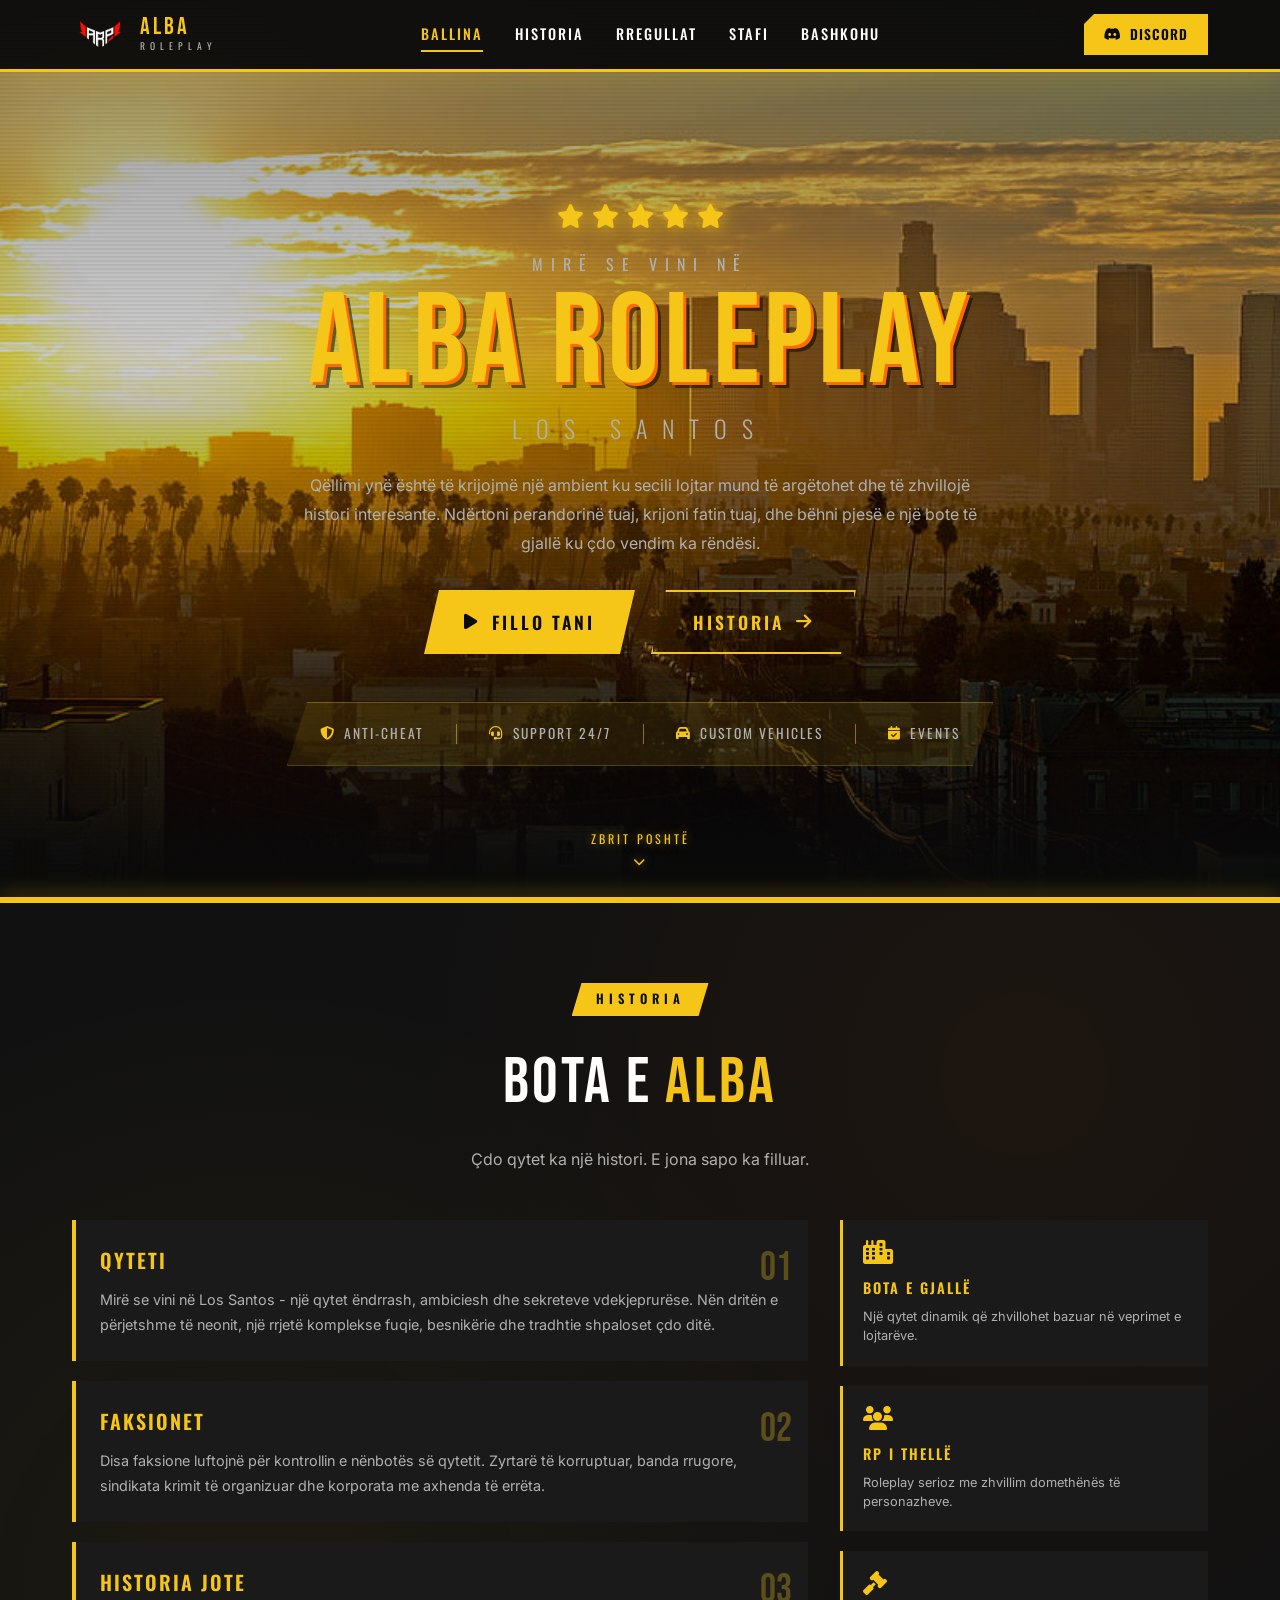
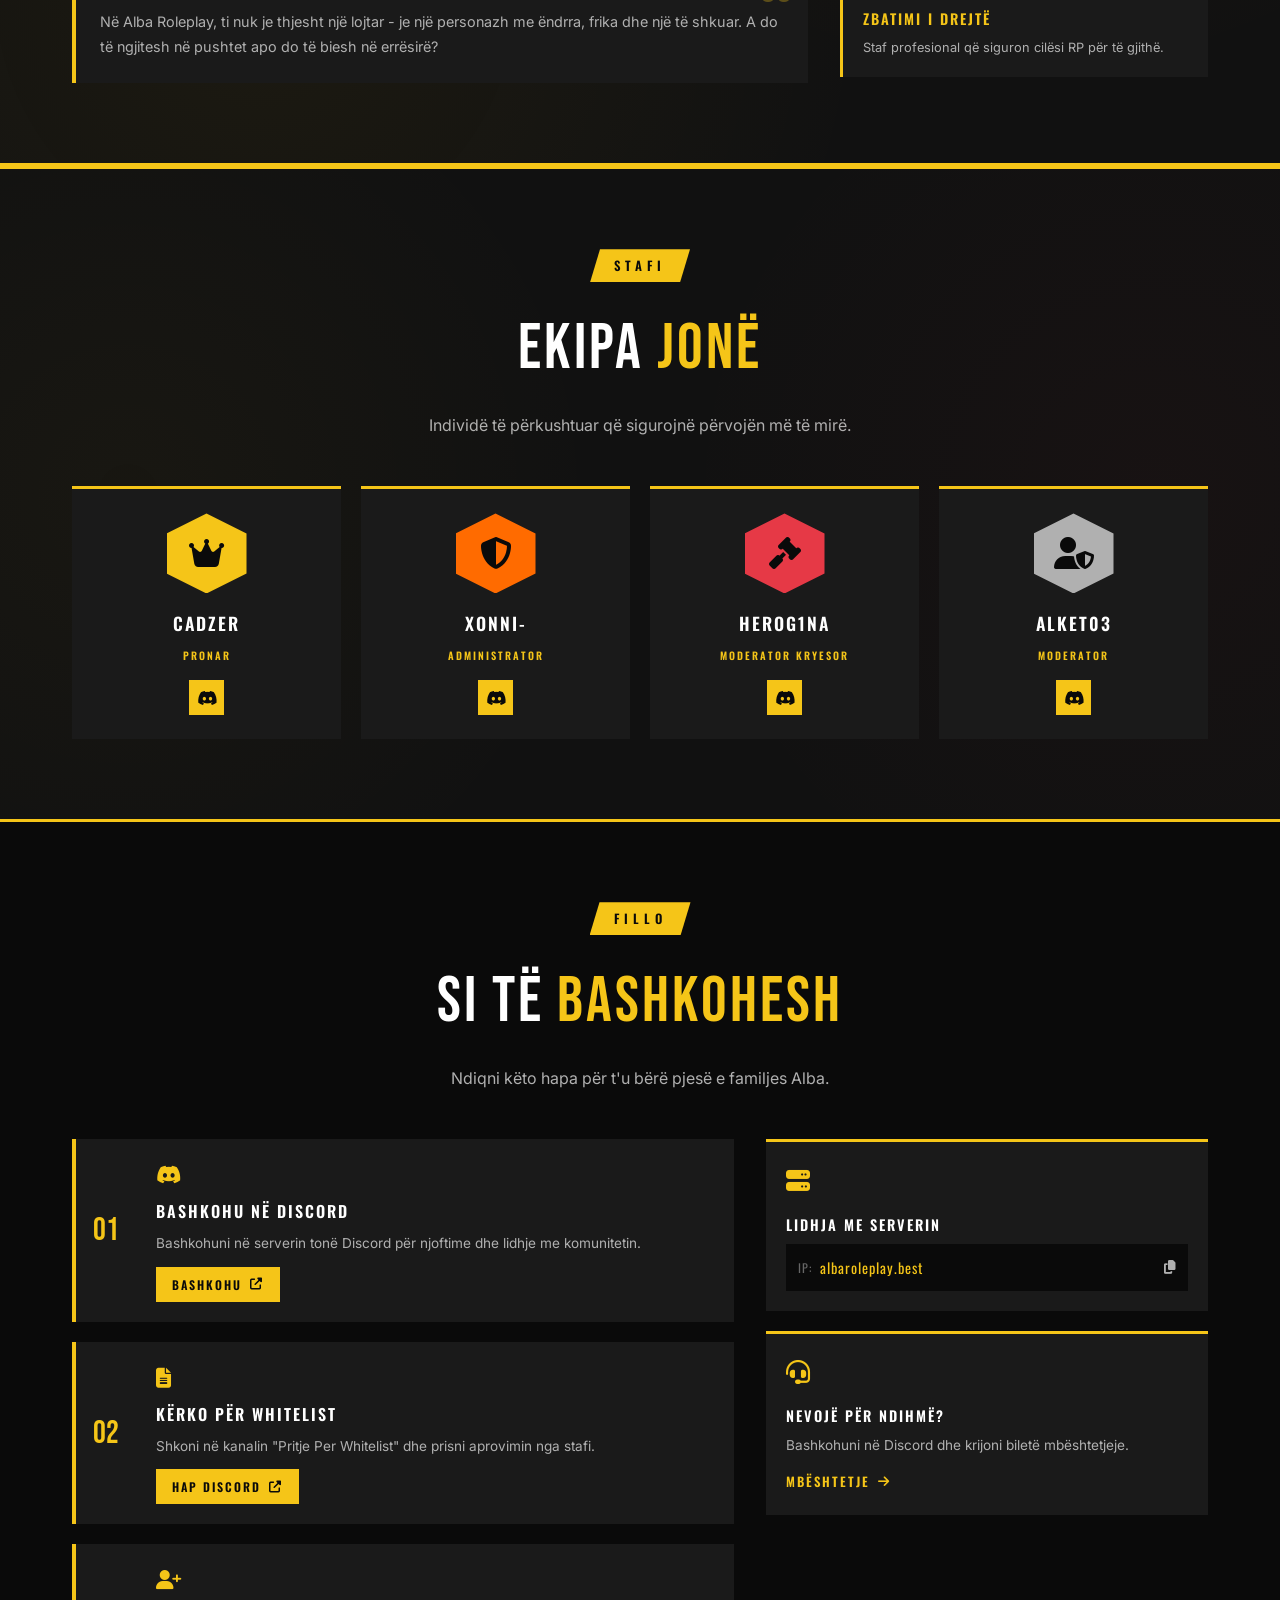
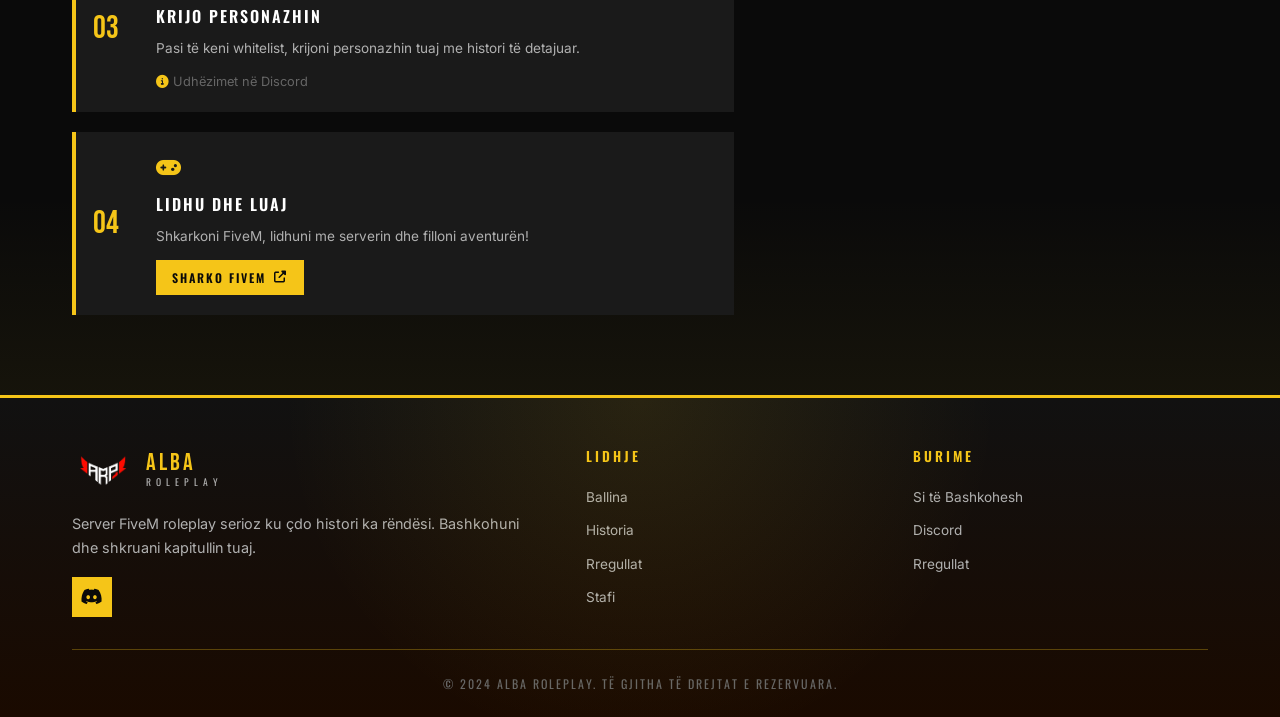
==== index.html @ d1e92f59 "website 1.0" ====
<!DOCTYPE html>
<html lang="sq">
<head>
    <meta charset="UTF-8">
    <meta name="viewport" content="width=device-width, initial-scale=1.0">
    <title>Alba Roleplay | FiveM Server</title>
    <link rel="stylesheet" href="styles.css">
    <link rel="icon" href="images/logo.png" type="image/png">
    <link href="https://fonts.googleapis.com/css2?family=Oswald:wght@400;500;600;700&family=Bebas+Neue&family=Inter:wght@300;400;500;600&display=swap" rel="stylesheet">
    <link rel="stylesheet" href="https://cdnjs.cloudflare.com/ajax/libs/font-awesome/6.4.0/css/all.min.css">
</head>
<body>
    <!-- Navigation -->
    <nav class="navbar" id="navbar">
        <div class="nav-container">
            <a href="#home" class="nav-logo">
                <img src="images/logo.png" alt="Alba Roleplay Logo" class="logo-img">
                <div class="logo-text">
                    <span class="logo-main">ALBA</span>
                    <span class="logo-sub">ROLEPLAY</span>
                </div>
            </a>
            <ul class="nav-menu" id="nav-menu">
                <li><a href="#home" class="nav-link active">Ballina</a></li>
                <li><a href="#lore" class="nav-link">Historia</a></li>
                <li><a href="rules.html" class="nav-link">Rregullat</a></li>
                <li><a href="#staff" class="nav-link">Stafi</a></li>
                <li><a href="#join" class="nav-link">Bashkohu</a></li>
            </ul>
            <div class="nav-actions">
                <a href="https://discord.gg/J8QrHfTSxB" class="btn-discord" target="_blank">
                    <i class="fab fa-discord"></i>
                    <span>Discord</span>
                </a>
            </div>
            <button class="nav-toggle" id="nav-toggle">
                <span></span>
                <span></span>
                <span></span>
            </button>
        </div>
    </nav>

    <!-- Hero Section -->
    <section class="hero" id="home">
        <div class="hero-bg">
            <div class="city-silhouette"></div>
            <div class="gta-overlay"></div>
        </div>
        <div class="hero-content">
            <div class="wanted-stars">
                <i class="fas fa-star"></i>
                <i class="fas fa-star"></i>
                <i class="fas fa-star"></i>
                <i class="fas fa-star"></i>
                <i class="fas fa-star"></i>
            </div>
            <h1 class="hero-title">
                <span class="title-pre">MIRË SE VINI NË</span>
                <span class="title-main">ALBA ROLEPLAY</span>
                <span class="title-sub">LOS SANTOS</span>
            </h1>
            <p class="hero-description">
                Qëllimi ynë është të krijojmë një ambient ku secili lojtar mund të argëtohet dhe të zhvillojë histori interesante. 
                Ndërtoni perandorinë tuaj, krijoni fatin tuaj, dhe bëhni pjesë e një bote të gjallë ku çdo vendim ka rëndësi.
            </p>
            <div class="hero-cta">
                <a href="#join" class="btn-primary">
                    <i class="fas fa-play"></i>
                    <span>FILLO TANI</span>
                </a>
                <a href="#lore" class="btn-secondary">
                    <span>HISTORIA</span>
                    <i class="fas fa-arrow-right"></i>
                </a>
            </div>
            <div class="hero-banner">
                <div class="banner-content">
                    <div class="banner-item">
                        <i class="fas fa-shield-alt"></i>
                        <span>Anti-Cheat</span>
                    </div>
                    <div class="banner-divider"></div>
                    <div class="banner-item">
                        <i class="fas fa-headset"></i>
                        <span>Support 24/7</span>
                    </div>
                    <div class="banner-divider"></div>
                    <div class="banner-item">
                        <i class="fas fa-car"></i>
                        <span>Custom Vehicles</span>
                    </div>
                    <div class="banner-divider"></div>
                    <div class="banner-item">
                        <i class="fas fa-calendar-check"></i>
                        <span>Events</span>
                    </div>
                </div>
            </div>
        </div>
        <div class="hero-scroll">
            <a href="#lore">
                <span>ZBRIT POSHTË</span>
                <i class="fas fa-chevron-down"></i>
            </a>
        </div>
    </section>

    <!-- Lore Section -->
    <section class="lore" id="lore">
        <div class="section-container">
            <div class="section-header">
                <span class="section-tag">HISTORIA</span>
                <h2 class="section-title">BOTA E <span class="highlight">ALBA</span></h2>
                <p class="section-subtitle">Çdo qytet ka një histori. E jona sapo ka filluar.</p>
            </div>
            
            <div class="lore-content">
                <div class="lore-main">
                    <div class="lore-card featured">
                        <div class="card-content">
                            <span class="card-number">01</span>
                            <h3>QYTETI</h3>
                            <p>
                                Mirë se vini në Los Santos - një qytet ëndrrash, ambiciesh dhe sekreteve vdekjeprurëse. 
                                Nën dritën e përjetshme të neonit, një rrjetë komplekse fuqie, besnikërie dhe 
                                tradhtie shpaloset çdo ditë.
                            </p>
                        </div>
                    </div>
                    
                    <div class="lore-card">
                        <div class="card-content">
                            <span class="card-number">02</span>
                            <h3>FAKSIONET</h3>
                            <p>
                                Disa faksione luftojnë për kontrollin e nënbotës së qytetit. Zyrtarë të korruptuar, 
                                banda rrugore, sindikata krimit të organizuar dhe korporata me axhenda të errëta.
                            </p>
                        </div>
                    </div>
                    
                    <div class="lore-card">
                        <div class="card-content">
                            <span class="card-number">03</span>
                            <h3>HISTORIA JOTE</h3>
                            <p>
                                Në Alba Roleplay, ti nuk je thjesht një lojtar - je një personazh me ëndrra, 
                                frika dhe një të shkuar. A do të ngjitesh në pushtet apo do të biesh në errësirë?
                            </p>
                        </div>
                    </div>
                </div>
                
                <div class="lore-sidebar">
                    <div class="lore-feature">
                        <i class="fas fa-city"></i>
                        <h4>BOTA E GJALLË</h4>
                        <p>Një qytet dinamik që zhvillohet bazuar në veprimet e lojtarëve.</p>
                    </div>
                    <div class="lore-feature">
                        <i class="fas fa-users"></i>
                        <h4>RP I THELLË</h4>
                        <p>Roleplay serioz me zhvillim domethënës të personazheve.</p>
                    </div>
                    <div class="lore-feature">
                        <i class="fas fa-gavel"></i>
                        <h4>ZBATIMI I DREJTË</h4>
                        <p>Staf profesional që siguron cilësi RP për të gjithë.</p>
                    </div>
                </div>
            </div>
        </div>
    </section>

    <!-- Staff Section -->
    <section class="staff" id="staff">
        <div class="section-container">
            <div class="section-header">
                <span class="section-tag">STAFI</span>
                <h2 class="section-title">EKIPA <span class="highlight">JONË</span></h2>
                <p class="section-subtitle">Individë të përkushtuar që sigurojnë përvojën më të mirë.</p>
            </div>
            
            <div class="staff-grid">
                <div class="staff-card">
                    <div class="staff-avatar">
                        <div class="avatar-placeholder owner">
                            <i class="fas fa-crown"></i>
                        </div>
                    </div>
                    <div class="staff-info">
                        <h4 class="staff-name">CADZER</h4>
                        <span class="staff-role">PRONAR</span>
                        <div class="staff-social">
                            <a href="https://discord.gg/J8QrHfTSxB" class="social-link" target="_blank"><i class="fab fa-discord"></i></a>
                        </div>
                    </div>
                </div>
                
                <div class="staff-card">
                    <div class="staff-avatar">
                        <div class="avatar-placeholder admin">
                            <i class="fas fa-shield-alt"></i>
                        </div>
                    </div>
                    <div class="staff-info">
                        <h4 class="staff-name">XONNI-</h4>
                        <span class="staff-role">ADMINISTRATOR</span>
                        <div class="staff-social">
                            <a href="https://discord.gg/J8QrHfTSxB" class="social-link" target="_blank"><i class="fab fa-discord"></i></a>
                        </div>
                    </div>
                </div>
                
                <div class="staff-card">
                    <div class="staff-avatar">
                        <div class="avatar-placeholder leadmod">
                            <i class="fas fa-gavel"></i>
                        </div>
                    </div>
                    <div class="staff-info">
                        <h4 class="staff-name">HEROG1NA</h4>
                        <span class="staff-role">MODERATOR KRYESOR</span>
                        <div class="staff-social">
                            <a href="https://discord.gg/J8QrHfTSxB" class="social-link" target="_blank"><i class="fab fa-discord"></i></a>
                        </div>
                    </div>
                </div>
                
                <div class="staff-card">
                    <div class="staff-avatar">
                        <div class="avatar-placeholder mod">
                            <i class="fas fa-user-shield"></i>
                        </div>
                    </div>
                    <div class="staff-info">
                        <h4 class="staff-name">ALKET03</h4>
                        <span class="staff-role">MODERATOR</span>
                        <div class="staff-social">
                            <a href="https://discord.gg/J8QrHfTSxB" class="social-link" target="_blank"><i class="fab fa-discord"></i></a>
                        </div>
                    </div>
                </div>
            </div>
        </div>
    </section>

    <!-- Join Section -->
    <section class="join" id="join">
        <div class="section-container">
            <div class="section-header">
                <span class="section-tag">FILLO</span>
                <h2 class="section-title">SI TË <span class="highlight">BASHKOHESH</span></h2>
                <p class="section-subtitle">Ndiqni këto hapa për t'u bërë pjesë e familjes Alba.</p>
            </div>
            
            <div class="join-content">
                <div class="steps-container">
                    <div class="step">
                        <div class="step-number">01</div>
                        <div class="step-content">
                            <div class="step-icon">
                                <i class="fab fa-discord"></i>
                            </div>
                            <h3>BASHKOHU NË DISCORD</h3>
                            <p>Bashkohuni në serverin tonë Discord për njoftime dhe lidhje me komunitetin.</p>
                            <a href="https://discord.gg/J8QrHfTSxB" class="step-btn" target="_blank">
                                BASHKOHU <i class="fas fa-external-link-alt"></i>
                            </a>
                        </div>
                    </div>
                    
                    <div class="step">
                        <div class="step-number">02</div>
                        <div class="step-content">
                            <div class="step-icon">
                                <i class="fas fa-file-alt"></i>
                            </div>
                            <h3>KËRKO PËR WHITELIST</h3>
                            <p>Shkoni në kanalin "Pritje Per Whitelist" dhe prisni aprovimin nga stafi.</p>
                            <a href="https://discord.gg/J8QrHfTSxB" class="step-btn" target="_blank">
                                HAP DISCORD <i class="fas fa-external-link-alt"></i>
                            </a>
                        </div>
                    </div>
                    
                    <div class="step">
                        <div class="step-number">03</div>
                        <div class="step-content">
                            <div class="step-icon">
                                <i class="fas fa-user-plus"></i>
                            </div>
                            <h3>KRIJO PERSONAZHIN</h3>
                            <p>Pasi të keni whitelist, krijoni personazhin tuaj me histori të detajuar.</p>
                            <div class="step-info">
                                <span><i class="fas fa-info-circle"></i> Udhëzimet në Discord</span>
                            </div>
                        </div>
                    </div>
                    
                    <div class="step">
                        <div class="step-number">04</div>
                        <div class="step-content">
                            <div class="step-icon">
                                <i class="fas fa-gamepad"></i>
                            </div>
                            <h3>LIDHU DHE LUAJ</h3>
                            <p>Shkarkoni FiveM, lidhuni me serverin dhe filloni aventurën!</p>
                            <a href="https://fivem.net" class="step-btn" target="_blank">
                                SHARKO FIVEM <i class="fas fa-external-link-alt"></i>
                            </a>
                        </div>
                    </div>
                </div>
                
                <div class="join-info">
                    <div class="info-card">
                        <div class="info-icon">
                            <i class="fas fa-server"></i>
                        </div>
                        <h4>LIDHJA ME SERVERIN</h4>
                        <div class="server-ip">
                            <span class="ip-label">IP:</span>
                            <span class="ip-address">albaroleplay.best</span>
                            <button class="copy-btn" onclick="copyIP()">
                                <i class="fas fa-copy"></i>
                            </button>
                        </div>
                    </div>
                    
                    <div class="info-card">
                        <div class="info-icon">
                            <i class="fas fa-headset"></i>
                        </div>
                        <h4>NEVOJË PËR NDIHMË?</h4>
                        <p>Bashkohuni në Discord dhe krijoni biletë mbështetjeje.</p>
                        <a href="https://discord.gg/J8QrHfTSxB" class="info-btn" target="_blank">
                            MBËSHTETJE <i class="fas fa-arrow-right"></i>
                        </a>
                    </div>
                </div>
            </div>
        </div>
    </section>

    <!-- Footer -->
    <footer class="footer">
        <div class="footer-container">
            <div class="footer-main">
                <div class="footer-brand">
                    <a href="#home" class="footer-logo">
                        <img src="images/logo.png" alt="Alba Roleplay Logo" class="footer-logo-img">
                        <div class="footer-logo-text">
                            <span class="logo-main">ALBA</span>
                            <span class="logo-sub">ROLEPLAY</span>
                        </div>
                    </a>
                    <p>Server FiveM roleplay serioz ku çdo histori ka rëndësi. Bashkohuni dhe shkruani kapitullin tuaj.</p>
                    <div class="footer-social">
                        <a href="https://discord.gg/J8QrHfTSxB" class="social-btn discord" target="_blank">
                            <i class="fab fa-discord"></i>
                        </a>
                    </div>
                </div>
                
                <div class="footer-links">
                    <div class="link-group">
                        <h4>LIDHJE</h4>
                        <ul>
                            <li><a href="#home">Ballina</a></li>
                            <li><a href="#lore">Historia</a></li>
                            <li><a href="rules.html">Rregullat</a></li>
                            <li><a href="#staff">Stafi</a></li>
                        </ul>
                    </div>
                    <div class="link-group">
                        <h4>BURIME</h4>
                        <ul>
                            <li><a href="#join">Si të Bashkohesh</a></li>
                            <li><a href="https://discord.gg/J8QrHfTSxB" target="_blank">Discord</a></li>
                            <li><a href="rules.html">Rregullat</a></li>
                        </ul>
                    </div>
                </div>
            </div>
            
            <div class="footer-bottom">
                <div class="copyright">
                    <p>&copy; 2024 ALBA ROLEPLAY. TË GJITHA TË DREJTAT E REZERVUARA.</p>
                </div>
            </div>
        </div>
    </footer>

    <script src="script.js"></script>
</body>
</html>
---- styles.css ----
/* ===== CSS Variables - GTA Style ===== */
:root {
    /* Primary Colors */
    --bg-dark: #0a0a0a;
    --bg-secondary: #111111;
    --bg-card: #1a1a1a;
    --bg-card-hover: #222222;
    
    /* GTA Colors */
    --gta-yellow: #f5c518;
    --gta-orange: #ff6b00;
    --gta-red: #e63946;
    --gta-blue: #1d3557;
    --gta-green: #2d6a4f;
    --gta-purple: #7b2d8b;
    
    /* Text Colors */
    --text-primary: #ffffff;
    --text-secondary: #b0b0b0;
    --text-muted: #666666;
    
    /* Gradients */
    --gradient-gta: linear-gradient(135deg, var(--gta-yellow), var(--gta-orange));
    --gradient-fire: linear-gradient(135deg, var(--gta-orange), var(--gta-red));
    --gradient-sunset: linear-gradient(180deg, var(--gta-purple), var(--gta-orange), var(--gta-yellow));
    
    /* Transitions */
    --transition-fast: 0.2s ease;
    --transition-normal: 0.3s ease;
    
    /* Typography */
    --font-display: 'Bebas Neue', 'Oswald', sans-serif;
    --font-heading: 'Oswald', sans-serif;
    --font-body: 'Inter', sans-serif;
    
    /* Spacing */
    --section-padding: 80px 0;
    --container-width: 1200px;
}

/* ===== Reset & Base ===== */
*, *::before, *::after {
    margin: 0;
    padding: 0;
    box-sizing: border-box;
}

html {
    scroll-behavior: smooth;
    scroll-padding-top: 70px;
}

body {
    font-family: var(--font-body);
    background-color: var(--bg-dark);
    color: var(--text-primary);
    line-height: 1.6;
    overflow-x: hidden;
}

/* ===== Scrollbar ===== */
::-webkit-scrollbar {
    width: 8px;
}

::-webkit-scrollbar-track {
    background: var(--bg-dark);
}

::-webkit-scrollbar-thumb {
    background: var(--gta-yellow);
    border-radius: 4px;
}

/* ===== Navigation ===== */
.navbar {
    position: fixed;
    top: 0;
    left: 0;
    width: 100%;
    padding: 0.75rem 0;
    z-index: 1000;
    background: rgba(10, 10, 10, 0.95);
    border-bottom: 3px solid var(--gta-yellow);
    box-shadow: 0 5px 30px rgba(245, 197, 24, 0.2);
}

.nav-container {
    max-width: var(--container-width);
    margin: 0 auto;
    padding: 0 2rem;
    display: flex;
    align-items: center;
    justify-content: space-between;
}

.nav-logo {
    display: flex;
    align-items: center;
    gap: 0.75rem;
    text-decoration: none;
}

.logo-img {
    height: 45px;
    width: auto;
}

.logo-text {
    display: flex;
    flex-direction: column;
}

.logo-main {
    font-family: var(--font-display);
    font-size: 1.5rem;
    color: var(--gta-yellow);
    line-height: 1;
    letter-spacing: 3px;
}

.logo-sub {
    font-family: var(--font-heading);
    font-size: 0.6rem;
    color: var(--text-secondary);
    letter-spacing: 5px;
}

.nav-menu {
    display: flex;
    list-style: none;
    gap: 2rem;
}

.nav-link {
    color: var(--text-primary);
    text-decoration: none;
    font-family: var(--font-heading);
    font-size: 0.9rem;
    font-weight: 500;
    letter-spacing: 2px;
    text-transform: uppercase;
    position: relative;
    padding: 0.5rem 0;
    transition: var(--transition-fast);
}

.nav-link::after {
    content: '';
    position: absolute;
    bottom: 0;
    left: 0;
    width: 0;
    height: 2px;
    background: var(--gta-yellow);
    transition: var(--transition-normal);
}

.nav-link:hover,
.nav-link.active {
    color: var(--gta-yellow);
}

.nav-link:hover::after,
.nav-link.active::after {
    width: 100%;
}

.btn-discord {
    display: flex;
    align-items: center;
    gap: 0.5rem;
    padding: 0.6rem 1.25rem;
    background: var(--gta-yellow);
    color: var(--bg-dark);
    text-decoration: none;
    font-family: var(--font-heading);
    font-size: 0.85rem;
    font-weight: 600;
    letter-spacing: 1px;
    text-transform: uppercase;
    clip-path: polygon(10px 0, 100% 0, 100% 100%, 0 100%, 0 10px);
    transition: var(--transition-fast);
}

.btn-discord:hover {
    background: var(--gta-orange);
    transform: scale(1.05);
}

.nav-toggle {
    display: none;
    flex-direction: column;
    gap: 5px;
    background: none;
    border: none;
    cursor: pointer;
    padding: 5px;
}

.nav-toggle span {
    width: 25px;
    height: 2px;
    background: var(--gta-yellow);
    transition: var(--transition-fast);
}

/* ===== Hero Section ===== */
.hero {
    min-height: 100vh;
    display: flex;
    align-items: center;
    justify-content: center;
    position: relative;
    padding-top: 70px;
    overflow: hidden;
}

.hero-bg {
    position: absolute;
    top: 0;
    left: 0;
    width: 100%;
    height: 100%;
    overflow: hidden;
}

/* GTA Background Image */
.hero-bg::before {
    content: '';
    position: absolute;
    top: 0;
    left: 0;
    width: 100%;
    height: 100%;
    background: url('images/gta-bg.jpg') center/cover no-repeat;
    z-index: 0;
}

/* Dark Overlay */
.hero-bg::after {
    content: '';
    position: absolute;
    top: 0;
    left: 0;
    width: 100%;
    height: 100%;
    background: 
        linear-gradient(180deg, 
            rgba(0, 0, 0, 0.4) 0%, 
            rgba(0, 0, 0, 0.2) 40%,
            rgba(0, 0, 0, 0.4) 70%,
            rgba(10, 10, 10, 0.9) 100%
        );
    z-index: 1;
}

.city-silhouette {
    position: absolute;
    bottom: 0;
    left: 0;
    width: 100%;
    height: 100px;
    background: linear-gradient(180deg, transparent 0%, rgba(10, 10, 10, 1) 100%);
    z-index: 4;
}

/* Road Line */
.city-silhouette::after {
    content: '';
    position: absolute;
    bottom: 0;
    left: 0;
    width: 100%;
    height: 3px;
    background: var(--gta-yellow);
    box-shadow: 0 0 20px var(--gta-yellow);
}

/* GTA Style Overlay */
.hero-bg .gta-overlay {
    position: absolute;
    top: 0;
    left: 0;
    width: 100%;
    height: 100%;
    background: repeating-linear-gradient(
        0deg,
        transparent,
        transparent 2px,
        rgba(0, 0, 0, 0.05) 2px,
        rgba(0, 0, 0, 0.05) 4px
    );
    pointer-events: none;
    z-index: 3;
}

.hero-content {
    position: relative;
    z-index: 5;
    text-align: center;
    padding: 2rem;
    max-width: 1000px;
}

.wanted-stars {
    display: flex;
    justify-content: center;
    gap: 0.5rem;
    margin-bottom: 1.5rem;
}

.wanted-stars i {
    font-size: 1.5rem;
    color: var(--gta-yellow);
    text-shadow: 0 0 20px var(--gta-yellow);
    animation: starPulse 2s infinite ease-in-out;
}

.wanted-stars i:nth-child(2) { animation-delay: 0.2s; }
.wanted-stars i:nth-child(3) { animation-delay: 0.4s; }
.wanted-stars i:nth-child(4) { animation-delay: 0.6s; }
.wanted-stars i:nth-child(5) { animation-delay: 0.8s; }

@keyframes starPulse {
    0%, 100% { opacity: 0.5; transform: scale(0.9); }
    50% { opacity: 1; transform: scale(1.1); }
}

.hero-title {
    margin-bottom: 1.5rem;
}

.title-pre {
    display: block;
    font-family: var(--font-heading);
    font-size: 1rem;
    font-weight: 400;
    letter-spacing: 8px;
    color: var(--text-secondary);
    margin-bottom: 0.5rem;
}

.title-main {
    display: block;
    font-family: var(--font-display);
    font-size: clamp(4rem, 12vw, 8rem);
    font-weight: 400;
    color: var(--gta-yellow);
    line-height: 0.9;
    letter-spacing: 5px;
    text-shadow: 
        3px 3px 0 var(--gta-orange),
        6px 6px 0 rgba(0, 0, 0, 0.5);
}

.title-sub {
    display: block;
    font-family: var(--font-heading);
    font-size: 1.5rem;
    font-weight: 300;
    color: var(--text-secondary);
    letter-spacing: 15px;
    margin-top: 0.5rem;
}

.hero-description {
    font-size: 1rem;
    color: var(--text-secondary);
    max-width: 700px;
    margin: 0 auto 2rem;
    line-height: 1.8;
}

.hero-cta {
    display: flex;
    gap: 1rem;
    justify-content: center;
    flex-wrap: wrap;
    margin-bottom: 3rem;
}

.btn-primary {
    display: inline-flex;
    align-items: center;
    gap: 0.75rem;
    padding: 1rem 2.5rem;
    background: var(--gta-yellow);
    color: var(--bg-dark);
    text-decoration: none;
    font-family: var(--font-heading);
    font-size: 1.1rem;
    font-weight: 600;
    letter-spacing: 3px;
    text-transform: uppercase;
    clip-path: polygon(15px 0, 100% 0, calc(100% - 15px) 100%, 0 100%);
    transition: var(--transition-fast);
}

.btn-primary:hover {
    background: var(--gta-orange);
    transform: scale(1.05);
}

.btn-secondary {
    display: inline-flex;
    align-items: center;
    gap: 0.75rem;
    padding: 1rem 2.5rem;
    background: transparent;
    color: var(--gta-yellow);
    text-decoration: none;
    font-family: var(--font-heading);
    font-size: 1.1rem;
    font-weight: 600;
    letter-spacing: 3px;
    text-transform: uppercase;
    border: 2px solid var(--gta-yellow);
    clip-path: polygon(15px 0, 100% 0, calc(100% - 15px) 100%, 0 100%);
    transition: var(--transition-fast);
}

.btn-secondary:hover {
    background: var(--gta-yellow);
    color: var(--bg-dark);
}

/* Hero Banner */
.hero-banner {
    padding: 1.25rem 2rem;
    background: rgba(245, 197, 24, 0.1);
    border: 1px solid rgba(245, 197, 24, 0.3);
    clip-path: polygon(20px 0, 100% 0, calc(100% - 20px) 100%, 0 100%);
}

.banner-content {
    display: flex;
    justify-content: center;
    align-items: center;
    gap: 2rem;
    flex-wrap: wrap;
}

.banner-item {
    display: flex;
    align-items: center;
    gap: 0.5rem;
    color: var(--text-secondary);
    font-family: var(--font-heading);
    font-size: 0.85rem;
    letter-spacing: 2px;
    text-transform: uppercase;
    transition: var(--transition-fast);
}

.banner-item:hover {
    color: var(--gta-yellow);
}

.banner-item i {
    color: var(--gta-yellow);
}

.banner-divider {
    width: 1px;
    height: 20px;
    background: var(--gta-yellow);
    opacity: 0.5;
}

.hero-scroll {
    position: absolute;
    bottom: 2rem;
    left: 50%;
    transform: translateX(-50%);
    z-index: 10;
}

.hero-scroll a {
    display: flex;
    flex-direction: column;
    align-items: center;
    gap: 0.5rem;
    color: var(--gta-yellow);
    text-decoration: none;
    font-family: var(--font-heading);
    font-size: 0.75rem;
    letter-spacing: 3px;
    animation: bounce 2s infinite;
    text-shadow: 0 0 10px rgba(245, 197, 24, 0.5);
}

@keyframes bounce {
    0%, 100% { transform: translateY(0); }
    50% { transform: translateY(10px); }
}

/* ===== Section Styles ===== */
.section-container {
    max-width: var(--container-width);
    margin: 0 auto;
    padding: 0 2rem;
}

.section-header {
    text-align: center;
    margin-bottom: 3rem;
}

.section-tag {
    display: inline-block;
    font-family: var(--font-heading);
    font-size: 0.8rem;
    font-weight: 600;
    letter-spacing: 5px;
    color: var(--bg-dark);
    background: var(--gta-yellow);
    padding: 0.4rem 1.5rem;
    margin-bottom: 1rem;
    clip-path: polygon(10px 0, 100% 0, calc(100% - 10px) 100%, 0 100%);
}

.section-title {
    font-family: var(--font-display);
    font-size: clamp(2.5rem, 6vw, 4rem);
    font-weight: 400;
    letter-spacing: 3px;
    margin-bottom: 0.75rem;
}

.highlight {
    color: var(--gta-yellow);
}

.section-subtitle {
    font-size: 1rem;
    color: var(--text-secondary);
    max-width: 600px;
    margin: 0 auto;
}

/* ===== Lore Section ===== */
.lore {
    padding: var(--section-padding);
    background: var(--bg-secondary);
    border-top: 3px solid var(--gta-yellow);
    border-bottom: 3px solid var(--gta-yellow);
    position: relative;
    overflow: hidden;
}

.lore::before {
    content: '';
    position: absolute;
    top: 0;
    left: 0;
    width: 100%;
    height: 100%;
    background: 
        radial-gradient(circle at 20% 80%, rgba(245, 197, 24, 0.05) 0%, transparent 50%),
        radial-gradient(circle at 80% 20%, rgba(255, 107, 0, 0.05) 0%, transparent 50%);
    pointer-events: none;
}

.lore-content {
    display: grid;
    grid-template-columns: 2fr 1fr;
    gap: 2rem;
}

.lore-main {
    display: flex;
    flex-direction: column;
    gap: 1.25rem;
}

.lore-card {
    background: var(--bg-card);
    border-left: 4px solid var(--gta-yellow);
    transition: var(--transition-normal);
}

.lore-card:hover {
    background: var(--bg-card-hover);
    transform: translateX(10px);
}

.card-content {
    padding: 1.5rem;
}

.card-number {
    font-family: var(--font-display);
    font-size: 2.5rem;
    color: var(--gta-yellow);
    opacity: 0.3;
    position: absolute;
    top: 1rem;
    right: 1rem;
}

.card-content h3 {
    font-family: var(--font-heading);
    font-size: 1.25rem;
    font-weight: 600;
    letter-spacing: 2px;
    color: var(--gta-yellow);
    margin-bottom: 0.75rem;
}

.card-content p {
    color: var(--text-secondary);
    font-size: 0.9rem;
    line-height: 1.7;
}

.lore-sidebar {
    display: flex;
    flex-direction: column;
    gap: 1.25rem;
}

.lore-feature {
    background: var(--bg-card);
    padding: 1.25rem;
    border-left: 3px solid var(--gta-yellow);
    transition: var(--transition-normal);
}

.lore-feature:hover {
    background: var(--bg-card-hover);
}

.lore-feature i {
    font-size: 1.5rem;
    color: var(--gta-yellow);
    margin-bottom: 0.75rem;
}

.lore-feature h4 {
    font-family: var(--font-heading);
    font-size: 0.9rem;
    font-weight: 600;
    letter-spacing: 2px;
    color: var(--gta-yellow);
    margin-bottom: 0.5rem;
}

.lore-feature p {
    font-size: 0.8rem;
    color: var(--text-secondary);
    line-height: 1.5;
}

/* ===== Rules Section ===== */
.rules {
    padding: var(--section-padding);
    background: var(--bg-dark);
    position: relative;
    overflow: hidden;
}

.rules::before {
    content: '';
    position: absolute;
    top: 0;
    left: 0;
    width: 100%;
    height: 100%;
    background: 
        repeating-linear-gradient(
            45deg,
            transparent,
            transparent 50px,
            rgba(245, 197, 24, 0.02) 50px,
            rgba(245, 197, 24, 0.02) 100px
        );
    pointer-events: none;
}

.rules-grid {
    display: grid;
    grid-template-columns: repeat(2, 1fr);
    gap: 1.5rem;
}

.rule-category {
    background: var(--bg-card);
    border-top: 3px solid var(--gta-yellow);
    transition: var(--transition-normal);
}

.rule-category:hover {
    background: var(--bg-card-hover);
}

.category-header {
    display: flex;
    align-items: center;
    gap: 1rem;
    padding: 1.25rem;
    border-bottom: 1px solid rgba(245, 197, 24, 0.2);
}

.category-header i {
    font-size: 1.25rem;
    color: var(--gta-yellow);
}

.category-header h3 {
    font-family: var(--font-heading);
    font-size: 1rem;
    font-weight: 600;
    letter-spacing: 2px;
}

.rules-list {
    list-style: none;
    padding: 1rem 1.25rem;
}

.rules-list li {
    display: flex;
    gap: 1rem;
    padding: 0.75rem 0;
    border-bottom: 1px solid rgba(255, 255, 255, 0.05);
}

.rules-list li:last-child {
    border-bottom: none;
}

.rule-number {
    font-family: var(--font-display);
    font-size: 1rem;
    color: var(--gta-yellow);
    min-width: 25px;
}

.rule-content h4 {
    font-family: var(--font-heading);
    font-size: 0.85rem;
    font-weight: 600;
    letter-spacing: 1px;
    margin-bottom: 0.25rem;
}

.rule-content p {
    font-size: 0.8rem;
    color: var(--text-secondary);
    line-height: 1.5;
}

/* ===== Staff Section ===== */
.staff {
    padding: var(--section-padding);
    background: var(--bg-secondary);
    border-top: 3px solid var(--gta-yellow);
    border-bottom: 3px solid var(--gta-yellow);
    position: relative;
    overflow: hidden;
}

.staff::before {
    content: '';
    position: absolute;
    top: 0;
    left: 0;
    width: 100%;
    height: 100%;
    background: 
        radial-gradient(circle at 10% 50%, rgba(245, 197, 24, 0.03) 0%, transparent 40%),
        radial-gradient(circle at 90% 50%, rgba(230, 57, 70, 0.03) 0%, transparent 40%);
    pointer-events: none;
}

.staff-grid {
    display: grid;
    grid-template-columns: repeat(4, 1fr);
    gap: 1.25rem;
}

.staff-card {
    background: var(--bg-card);
    text-align: center;
    padding: 1.5rem;
    border-top: 3px solid var(--gta-yellow);
    transition: var(--transition-normal);
}

.staff-card:hover {
    background: var(--bg-card-hover);
    transform: translateY(-5px);
}

.staff-avatar {
    width: 80px;
    height: 80px;
    margin: 0 auto 1rem;
}

.avatar-placeholder {
    width: 100%;
    height: 100%;
    display: flex;
    align-items: center;
    justify-content: center;
    font-size: 2rem;
    color: var(--bg-dark);
    clip-path: polygon(50% 0%, 100% 25%, 100% 75%, 50% 100%, 0% 75%, 0% 25%);
}

.avatar-placeholder.owner { background: var(--gta-yellow); }
.avatar-placeholder.admin { background: var(--gta-orange); }
.avatar-placeholder.leadmod { background: var(--gta-red); }
.avatar-placeholder.mod { background: var(--text-secondary); }

.staff-name {
    font-family: var(--font-heading);
    font-size: 1.1rem;
    font-weight: 600;
    letter-spacing: 2px;
    margin-bottom: 0.25rem;
}

.staff-role {
    display: inline-block;
    font-family: var(--font-heading);
    font-size: 0.65rem;
    font-weight: 600;
    letter-spacing: 2px;
    color: var(--gta-yellow);
    margin-bottom: 1rem;
}

.staff-social {
    display: flex;
    justify-content: center;
}

.social-link {
    width: 35px;
    height: 35px;
    display: flex;
    align-items: center;
    justify-content: center;
    background: var(--gta-yellow);
    color: var(--bg-dark);
    text-decoration: none;
    transition: var(--transition-fast);
}

.social-link:hover {
    background: var(--gta-orange);
    transform: scale(1.1);
}

/* ===== Join Section ===== */
.join {
    padding: var(--section-padding);
    background: var(--bg-dark);
    position: relative;
    overflow: hidden;
}

.join::before {
    content: '';
    position: absolute;
    bottom: 0;
    left: 0;
    width: 100%;
    height: 200px;
    background: linear-gradient(180deg, transparent 0%, rgba(245, 197, 24, 0.05) 100%);
    pointer-events: none;
}

.join-content {
    display: grid;
    grid-template-columns: 1.5fr 1fr;
    gap: 2rem;
}

.steps-container {
    display: flex;
    flex-direction: column;
    gap: 1.25rem;
}

.step {
    display: flex;
    gap: 1.25rem;
    background: var(--bg-card);
    border-left: 4px solid var(--gta-yellow);
    transition: var(--transition-normal);
}

.step:hover {
    background: var(--bg-card-hover);
    transform: translateX(5px);
}

.step-number {
    font-family: var(--font-display);
    font-size: 2rem;
    color: var(--gta-yellow);
    padding: 1rem;
    display: flex;
    align-items: center;
    justify-content: center;
    min-width: 60px;
}

.step-content {
    padding: 1.25rem 1.25rem 1.25rem 0;
    flex: 1;
}

.step-icon {
    font-size: 1.25rem;
    color: var(--gta-yellow);
    margin-bottom: 0.5rem;
}

.step-content h3 {
    font-family: var(--font-heading);
    font-size: 1rem;
    font-weight: 600;
    letter-spacing: 2px;
    margin-bottom: 0.5rem;
}

.step-content p {
    font-size: 0.85rem;
    color: var(--text-secondary);
    line-height: 1.6;
    margin-bottom: 0.75rem;
}

.step-btn {
    display: inline-flex;
    align-items: center;
    gap: 0.5rem;
    padding: 0.5rem 1rem;
    background: var(--gta-yellow);
    color: var(--bg-dark);
    text-decoration: none;
    font-family: var(--font-heading);
    font-size: 0.75rem;
    font-weight: 600;
    letter-spacing: 2px;
    text-transform: uppercase;
    transition: var(--transition-fast);
}

.step-btn:hover {
    background: var(--gta-orange);
}

.step-info {
    font-size: 0.8rem;
    color: var(--text-muted);
}

.step-info i {
    color: var(--gta-yellow);
}

.join-info {
    display: flex;
    flex-direction: column;
    gap: 1.25rem;
}

.info-card {
    background: var(--bg-card);
    padding: 1.25rem;
    border-top: 3px solid var(--gta-yellow);
}

.info-icon {
    font-size: 1.5rem;
    color: var(--gta-yellow);
    margin-bottom: 0.75rem;
}

.info-card h4 {
    font-family: var(--font-heading);
    font-size: 0.9rem;
    font-weight: 600;
    letter-spacing: 2px;
    margin-bottom: 0.5rem;
}

.info-card p {
    font-size: 0.85rem;
    color: var(--text-secondary);
    line-height: 1.6;
    margin-bottom: 0.75rem;
}

.server-ip {
    display: flex;
    align-items: center;
    gap: 0.5rem;
    padding: 0.75rem;
    background: var(--bg-dark);
}

.ip-label {
    font-family: var(--font-heading);
    font-size: 0.75rem;
    color: var(--text-muted);
    letter-spacing: 1px;
}

.ip-address {
    flex: 1;
    font-family: var(--font-heading);
    font-size: 0.9rem;
    color: var(--gta-yellow);
    letter-spacing: 1px;
}

.copy-btn {
    background: none;
    border: none;
    color: var(--text-secondary);
    cursor: pointer;
    transition: var(--transition-fast);
}

.copy-btn:hover {
    color: var(--gta-yellow);
}

.info-btn {
    display: inline-flex;
    align-items: center;
    gap: 0.5rem;
    color: var(--gta-yellow);
    text-decoration: none;
    font-family: var(--font-heading);
    font-size: 0.8rem;
    font-weight: 600;
    letter-spacing: 2px;
    text-transform: uppercase;
    transition: var(--transition-fast);
}

.info-btn:hover {
    color: var(--gta-orange);
}

/* ===== Footer ===== */
.footer {
    background: linear-gradient(180deg, var(--bg-secondary) 0%, #1a0a00 100%);
    padding: 3rem 0 1.5rem;
    border-top: 3px solid var(--gta-yellow);
    position: relative;
}

.footer::before {
    content: '';
    position: absolute;
    top: 0;
    left: 0;
    width: 100%;
    height: 100%;
    background: 
        radial-gradient(circle at 50% 0%, rgba(245, 197, 24, 0.1) 0%, transparent 50%);
    pointer-events: none;
}

.footer-container {
    max-width: var(--container-width);
    margin: 0 auto;
    padding: 0 2rem;
}

.footer-main {
    display: grid;
    grid-template-columns: 1.5fr 2fr;
    gap: 3rem;
    padding-bottom: 2rem;
    border-bottom: 1px solid rgba(245, 197, 24, 0.3);
}

.footer-logo {
    display: flex;
    align-items: center;
    gap: 0.75rem;
    text-decoration: none;
    margin-bottom: 1rem;
}

.footer-logo-img {
    height: 50px;
    width: auto;
}

.footer-logo-text {
    display: flex;
    flex-direction: column;
}

.footer-brand p {
    color: var(--text-secondary);
    font-size: 0.9rem;
    line-height: 1.7;
    margin-bottom: 1rem;
}

.footer-social {
    display: flex;
}

.social-btn {
    width: 40px;
    height: 40px;
    display: flex;
    align-items: center;
    justify-content: center;
    font-size: 1.1rem;
    text-decoration: none;
    transition: var(--transition-fast);
}

.social-btn.discord {
    background: var(--gta-yellow);
    color: var(--bg-dark);
}

.social-btn:hover {
    background: var(--gta-orange);
    transform: scale(1.1);
}

.footer-links {
    display: grid;
    grid-template-columns: repeat(2, 1fr);
    gap: 2rem;
}

.link-group h4 {
    font-family: var(--font-heading);
    font-size: 0.85rem;
    font-weight: 600;
    letter-spacing: 3px;
    color: var(--gta-yellow);
    margin-bottom: 1rem;
}

.link-group ul {
    list-style: none;
    display: flex;
    flex-direction: column;
    gap: 0.5rem;
}

.link-group a {
    color: var(--text-secondary);
    text-decoration: none;
    font-size: 0.85rem;
    transition: var(--transition-fast);
}

.link-group a:hover {
    color: var(--gta-yellow);
}

.footer-bottom {
    padding-top: 1.5rem;
    text-align: center;
}

.copyright p {
    font-family: var(--font-heading);
    font-size: 0.75rem;
    color: var(--text-muted);
    letter-spacing: 2px;
}

/* ===== Responsive Design ===== */
@media (max-width: 1024px) {
    .lore-content {
        grid-template-columns: 1fr;
    }
    
    .lore-sidebar {
        flex-direction: row;
        flex-wrap: wrap;
    }
    
    .lore-feature {
        flex: 1;
        min-width: 200px;
    }
    
    .staff-grid {
        grid-template-columns: repeat(2, 1fr);
    }
    
    .join-content {
        grid-template-columns: 1fr;
    }
    
    .footer-main {
        grid-template-columns: 1fr;
        gap: 2rem;
    }
}

@media (max-width: 768px) {
    .nav-menu {
        position: fixed;
        top: 65px;
        left: 0;
        width: 100%;
        height: calc(100vh - 65px);
        background: rgba(10, 10, 10, 0.98);
        flex-direction: column;
        align-items: center;
        justify-content: center;
        gap: 2rem;
        transform: translateX(100%);
        transition: var(--transition-normal);
    }
    
    .nav-menu.active {
        transform: translateX(0);
    }
    
    .nav-actions {
        display: none;
    }
    
    .nav-toggle {
        display: flex;
    }
    
    .nav-toggle.active span:nth-child(1) {
        transform: rotate(45deg) translate(5px, 5px);
    }
    
    .nav-toggle.active span:nth-child(2) {
        opacity: 0;
    }
    
    .nav-toggle.active span:nth-child(3) {
        transform: rotate(-45deg) translate(5px, -5px);
    }
    
    .rules-grid {
        grid-template-columns: 1fr;
    }
    
    .staff-grid {
        grid-template-columns: 1fr;
    }
    
    .footer-links {
        grid-template-columns: 1fr;
    }
    
    .rules-notice-final {
        flex-direction: column;
        text-align: center;
    }
    
    .rule-item p,
    .rule-sublist {
        margin-left: 0;
    }
    
    .definition-item {
        flex-direction: column;
        gap: 0.25rem;
    }
    
    .def-separator {
        display: none;
    }
}

@media (max-width: 480px) {
    .title-main {
        font-size: 3rem;
        letter-spacing: 2px;
    }
    
    .title-sub {
        font-size: 1rem;
        letter-spacing: 8px;
    }
    
    .hero-cta {
        flex-direction: column;
        align-items: center;
    }
    
    .btn-primary,
    .btn-secondary {
        width: 100%;
        justify-content: center;
    }
    
    .banner-content {
        flex-direction: column;
        gap: 0.75rem;
    }
    
    .banner-divider {
        width: 50px;
        height: 1px;
    }
    
    .step {
        flex-direction: column;
        text-align: center;
    }
    
    .step-number {
        padding: 0.75rem;
    }
    
    .step-content {
        padding: 0 1.25rem 1.25rem;
    }
}

/* ===== Rules Page Hero ===== */
.rules-hero {
    padding: 150px 0 50px;
    background: var(--bg-secondary);
    border-bottom: 3px solid var(--gta-yellow);
    text-align: center;
}

/* ===== Rules Page ===== */
.rules-page {
    padding: var(--section-padding);
    background: var(--bg-dark);
}

/* Rules Intro */
.rules-intro {
    display: flex;
    gap: 1rem;
    align-items: center;
    padding: 1.5rem;
    background: rgba(245, 197, 24, 0.1);
    border: 1px solid var(--gta-yellow);
    border-left: 4px solid var(--gta-yellow);
    margin-bottom: 2rem;
}

.intro-icon {
    font-size: 1.5rem;
    color: var(--gta-yellow);
}

.intro-content p {
    font-size: 1rem;
    color: var(--text-secondary);
    line-height: 1.6;
}

/* Full Width Rules Grid */
.rules-grid-full {
    display: flex;
    flex-direction: column;
    gap: 2rem;
}

/* Rules List Full */
.rules-list-full {
    padding: 1.25rem;
}

.rule-item {
    padding: 1.25rem;
    background: var(--bg-card);
    border-left: 3px solid var(--gta-yellow);
    margin-bottom: 1rem;
    transition: var(--transition-normal);
}

.rule-item:last-child {
    margin-bottom: 0;
}

.rule-item:hover {
    background: var(--bg-card-hover);
    transform: translateX(5px);
}

.rule-header {
    display: flex;
    align-items: center;
    gap: 1rem;
    margin-bottom: 0.75rem;
}

.rule-badge {
    font-family: var(--font-display);
    font-size: 1.25rem;
    color: var(--gta-yellow);
    min-width: 40px;
    text-align: center;
}

.rule-header h4 {
    font-family: var(--font-heading);
    font-size: 0.95rem;
    font-weight: 600;
    letter-spacing: 1px;
    color: var(--text-primary);
}

.rule-item p {
    font-size: 0.9rem;
    color: var(--text-secondary);
    line-height: 1.7;
    margin-left: 55px;
}

.penalty {
    color: var(--gta-red);
    font-weight: 600;
    text-transform: uppercase;
    letter-spacing: 1px;
}

/* Rule Sublist */
.rule-sublist {
    list-style: none;
    margin-left: 55px;
}

.rule-sublist li {
    position: relative;
    padding-left: 1.5rem;
    margin-bottom: 0.5rem;
    font-size: 0.9rem;
    color: var(--text-secondary);
    line-height: 1.6;
}

.rule-sublist li::before {
    content: '•';
    position: absolute;
    left: 0;
    color: var(--gta-yellow);
    font-weight: bold;
}

/* Definition Items */
.definition-item {
    display: flex;
    flex-wrap: wrap;
    gap: 0.5rem;
    padding: 1rem 1.25rem;
    background: var(--bg-card);
    border-left: 3px solid var(--gta-blue);
    margin-bottom: 0.75rem;
    align-items: baseline;
}

.definition-item:last-child {
    margin-bottom: 0;
}

.def-term {
    font-family: var(--font-heading);
    font-size: 0.85rem;
    font-weight: 600;
    letter-spacing: 1px;
    color: var(--gta-yellow);
    text-transform: uppercase;
}

.def-separator {
    color: var(--text-muted);
}

.def-desc {
    font-size: 0.9rem;
    color: var(--text-secondary);
    line-height: 1.6;
    flex: 1;
}

/* Final Notice */
.rules-notice-final {
    margin-top: 3rem;
    padding: 1.5rem;
    background: rgba(230, 57, 70, 0.1);
    border: 1px solid var(--gta-red);
    border-left: 4px solid var(--gta-red);
    display: flex;
    gap: 1rem;
    align-items: flex-start;
}

.rules-notice-final .notice-icon {
    font-size: 1.5rem;
    color: var(--gta-red);
}

.rules-notice-final .notice-content h4 {
    font-family: var(--font-heading);
    font-size: 1rem;
    font-weight: 600;
    letter-spacing: 2px;
    color: var(--gta-red);
    margin-bottom: 0.5rem;
}

.rules-notice-final .notice-content p {
    font-size: 0.9rem;
    color: var(--text-secondary);
    line-height: 1.6;
}

/* ===== Utility Classes ===== */
.fade-in {
    animation: fadeIn 0.6s ease forwards;
}

@keyframes fadeIn {
    from { 
        opacity: 0; 
        transform: translateY(30px); 
    }
    to { 
        opacity: 1; 
        transform: translateY(0); 
    }
}
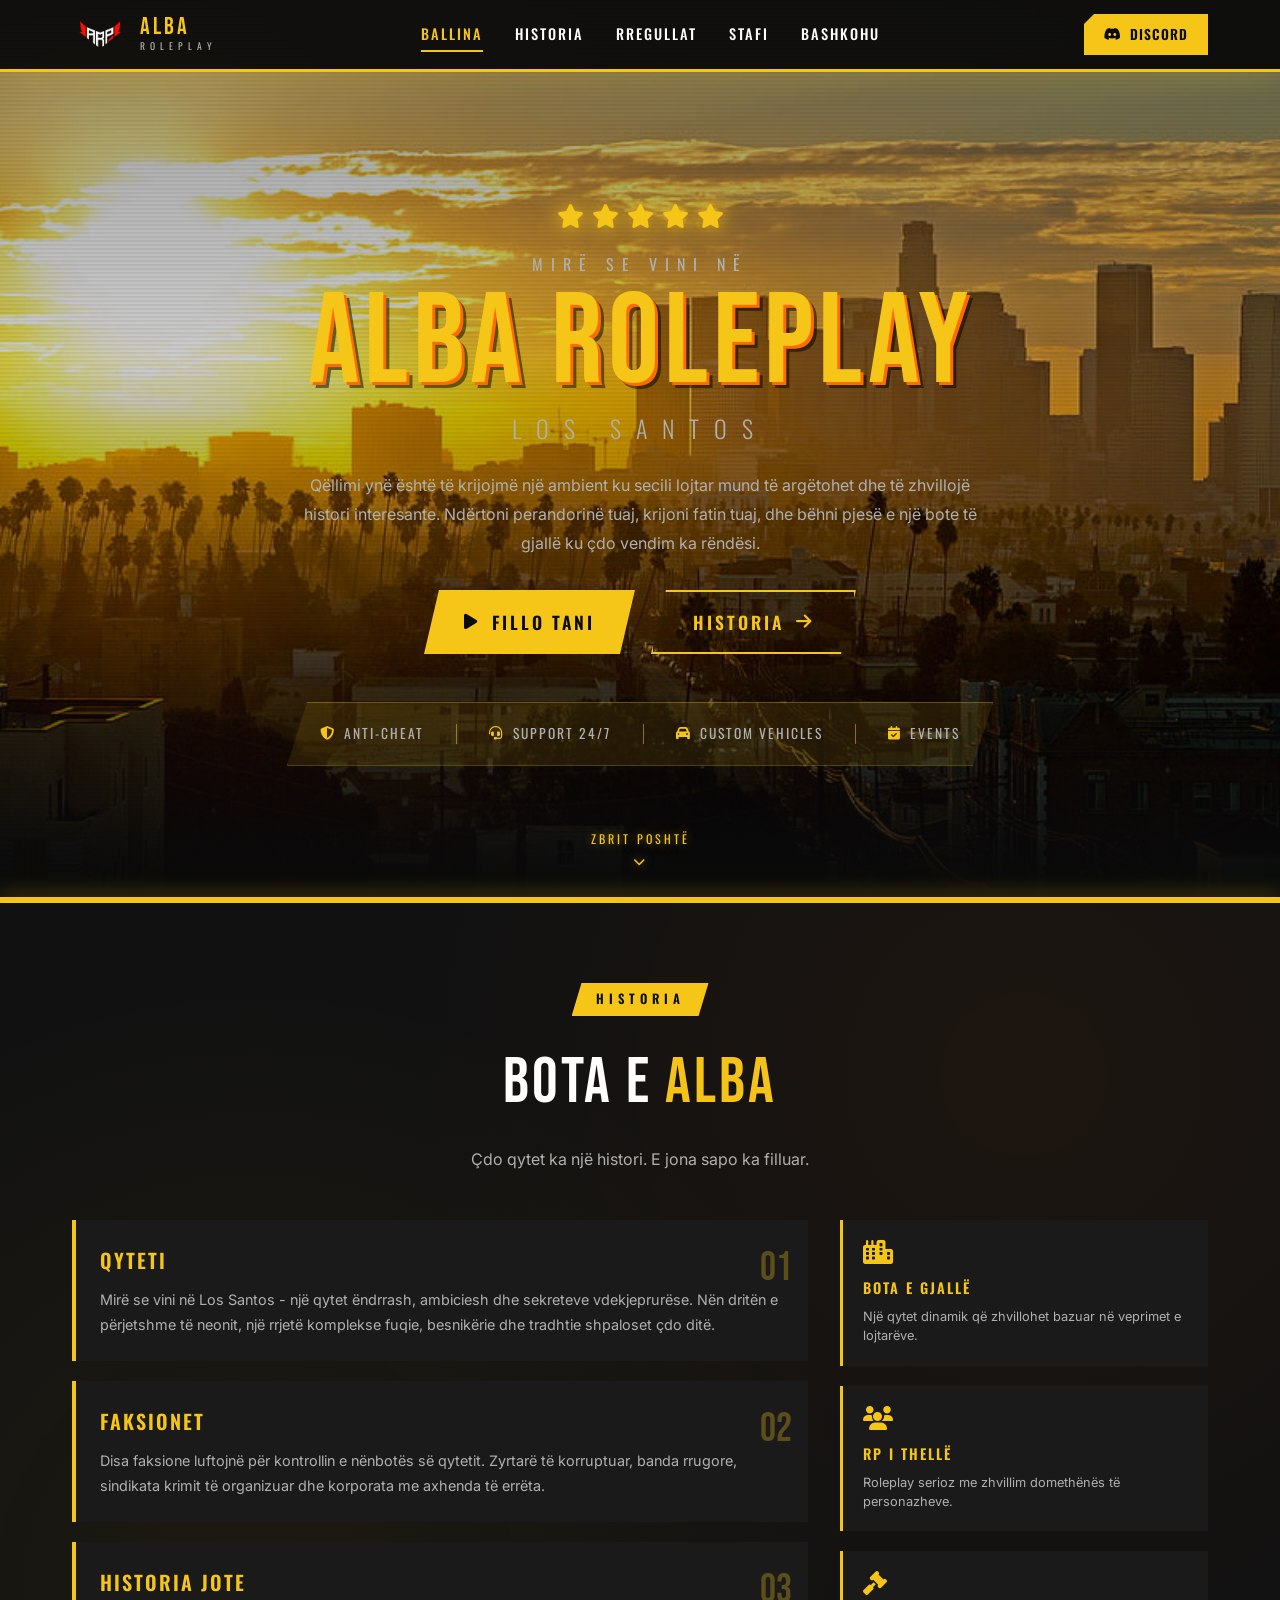
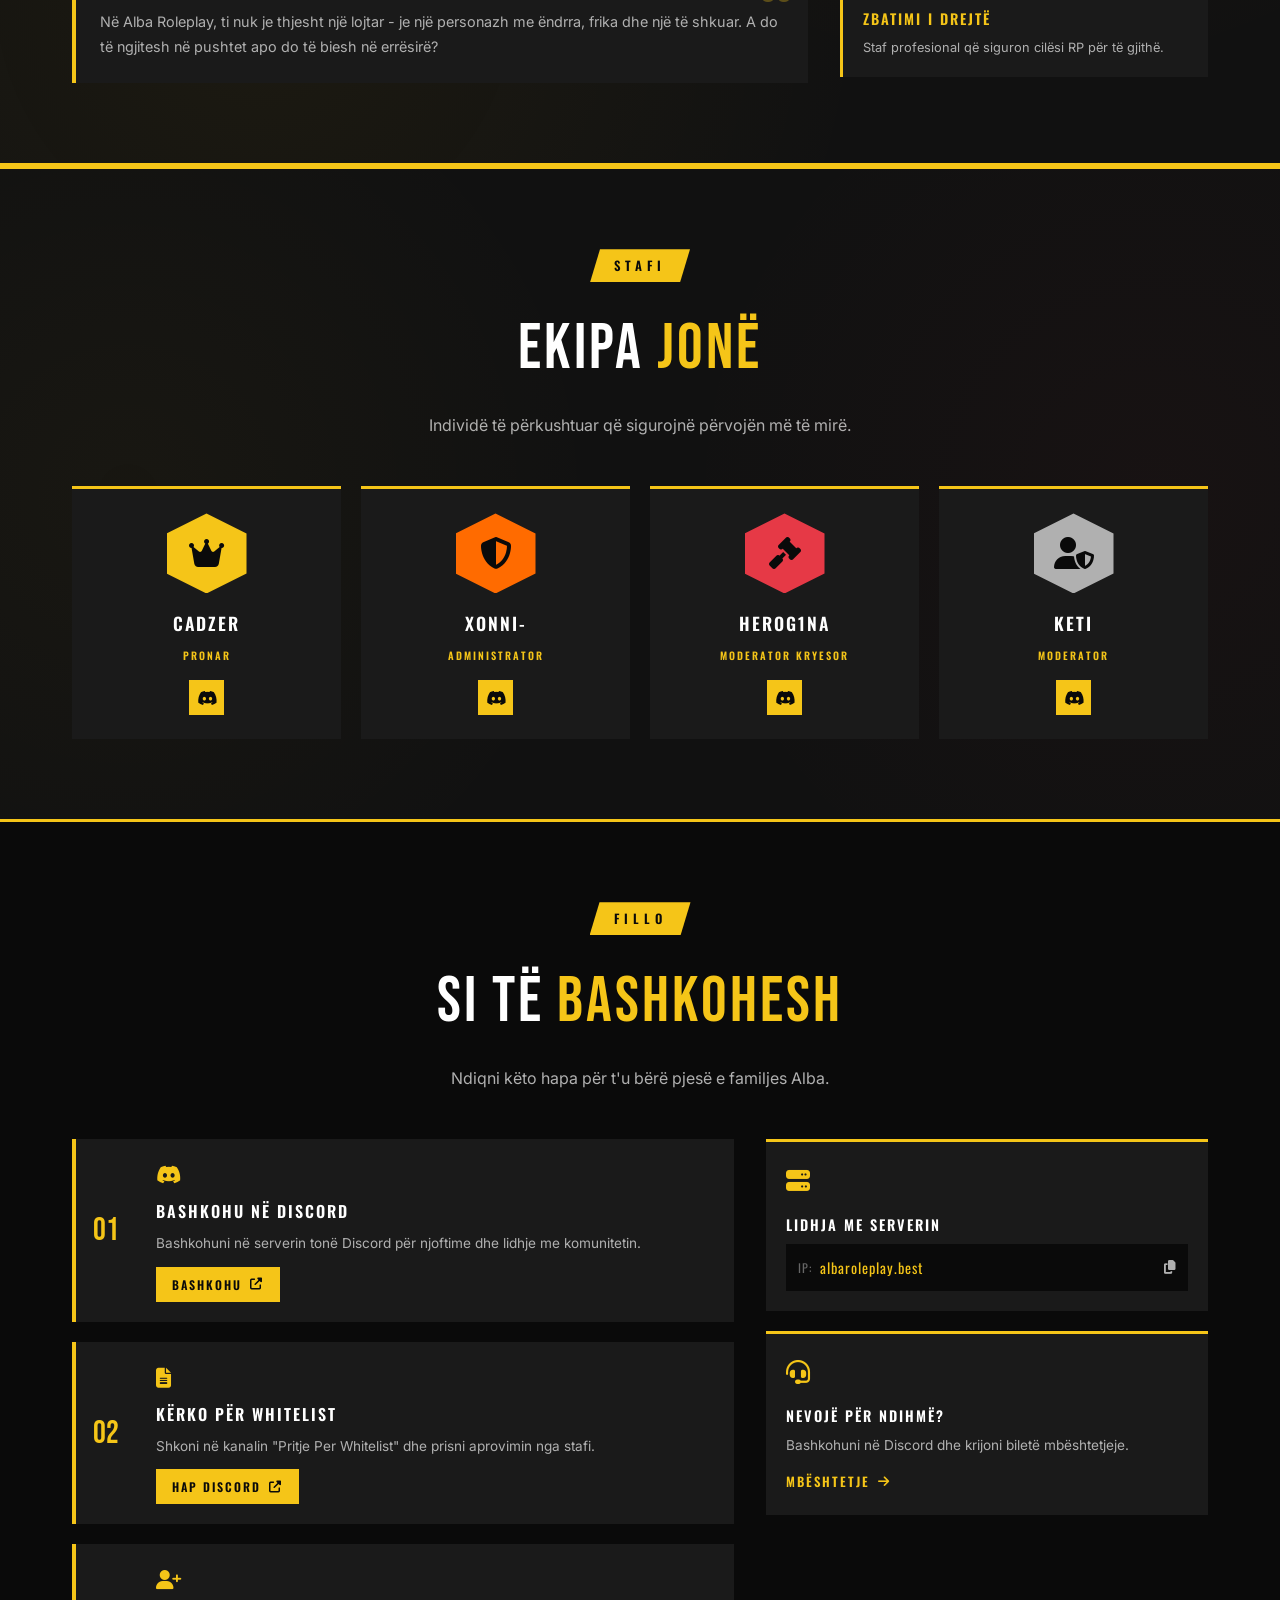
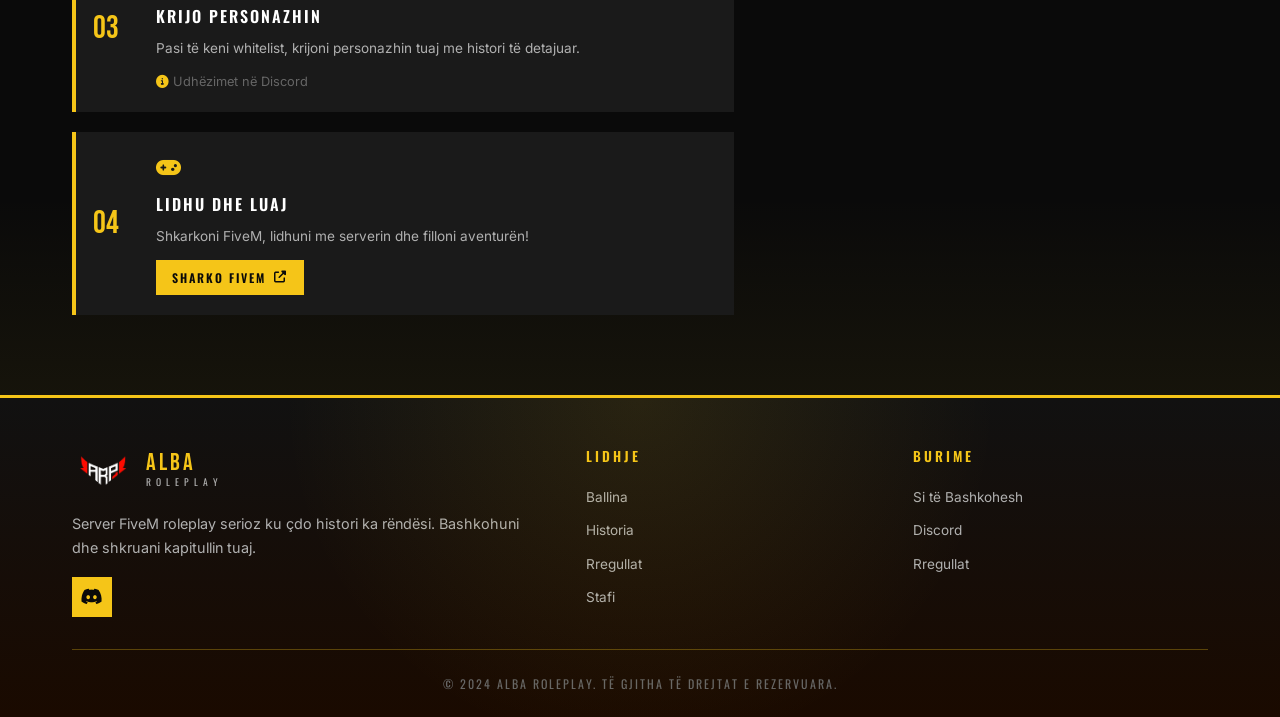
==== commit d1269062: "Update staff name from ALKET03 to KETI" ====
--- a/index.html
+++ b/index.html
@@ -235,7 +235,7 @@
                         </div>
                     </div>
                     <div class="staff-info">
-                        <h4 class="staff-name">ALKET03</h4>
+                        <h4 class="staff-name">KETI</h4>
                         <span class="staff-role">MODERATOR</span>
                         <div class="staff-social">
                             <a href="https://discord.gg/J8QrHfTSxB" class="social-link" target="_blank"><i class="fab fa-discord"></i></a>
@@ -395,4 +395,4 @@
 
     <script src="script.js"></script>
 </body>
-</html>+</html>
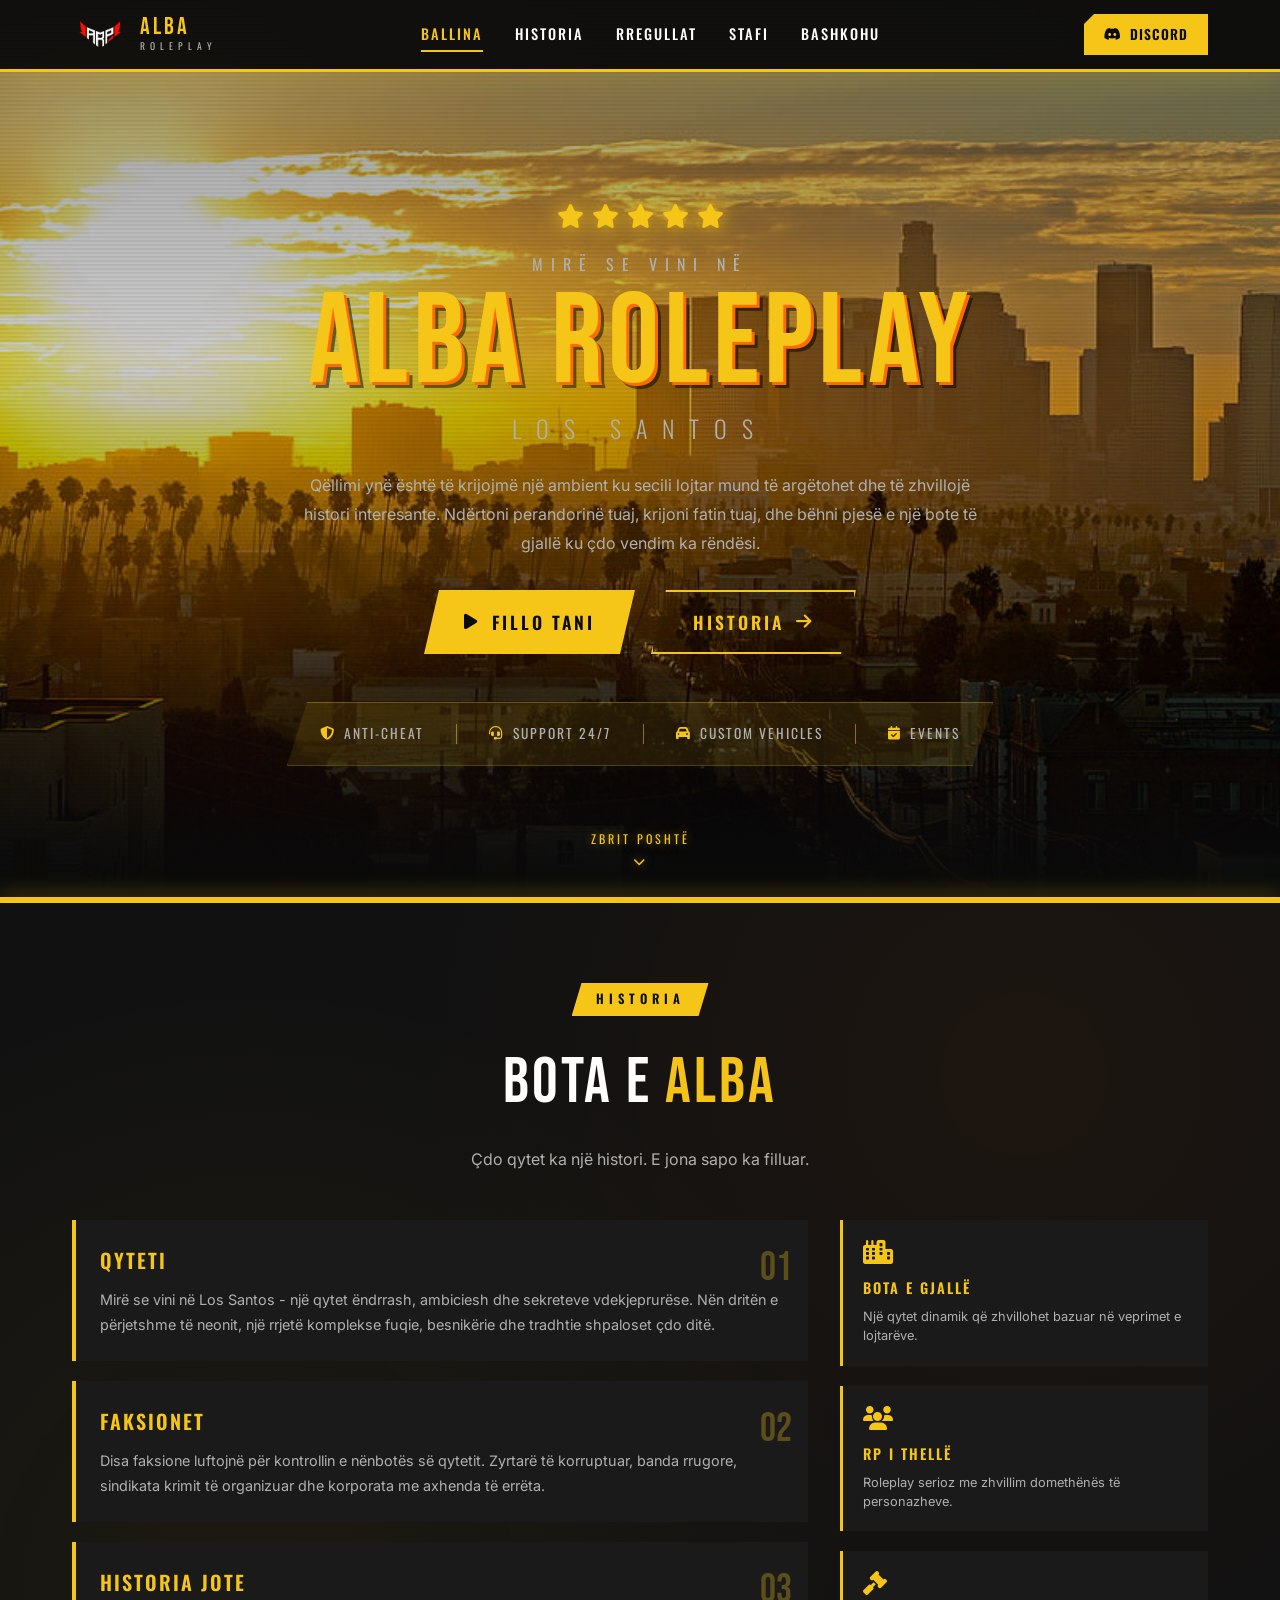
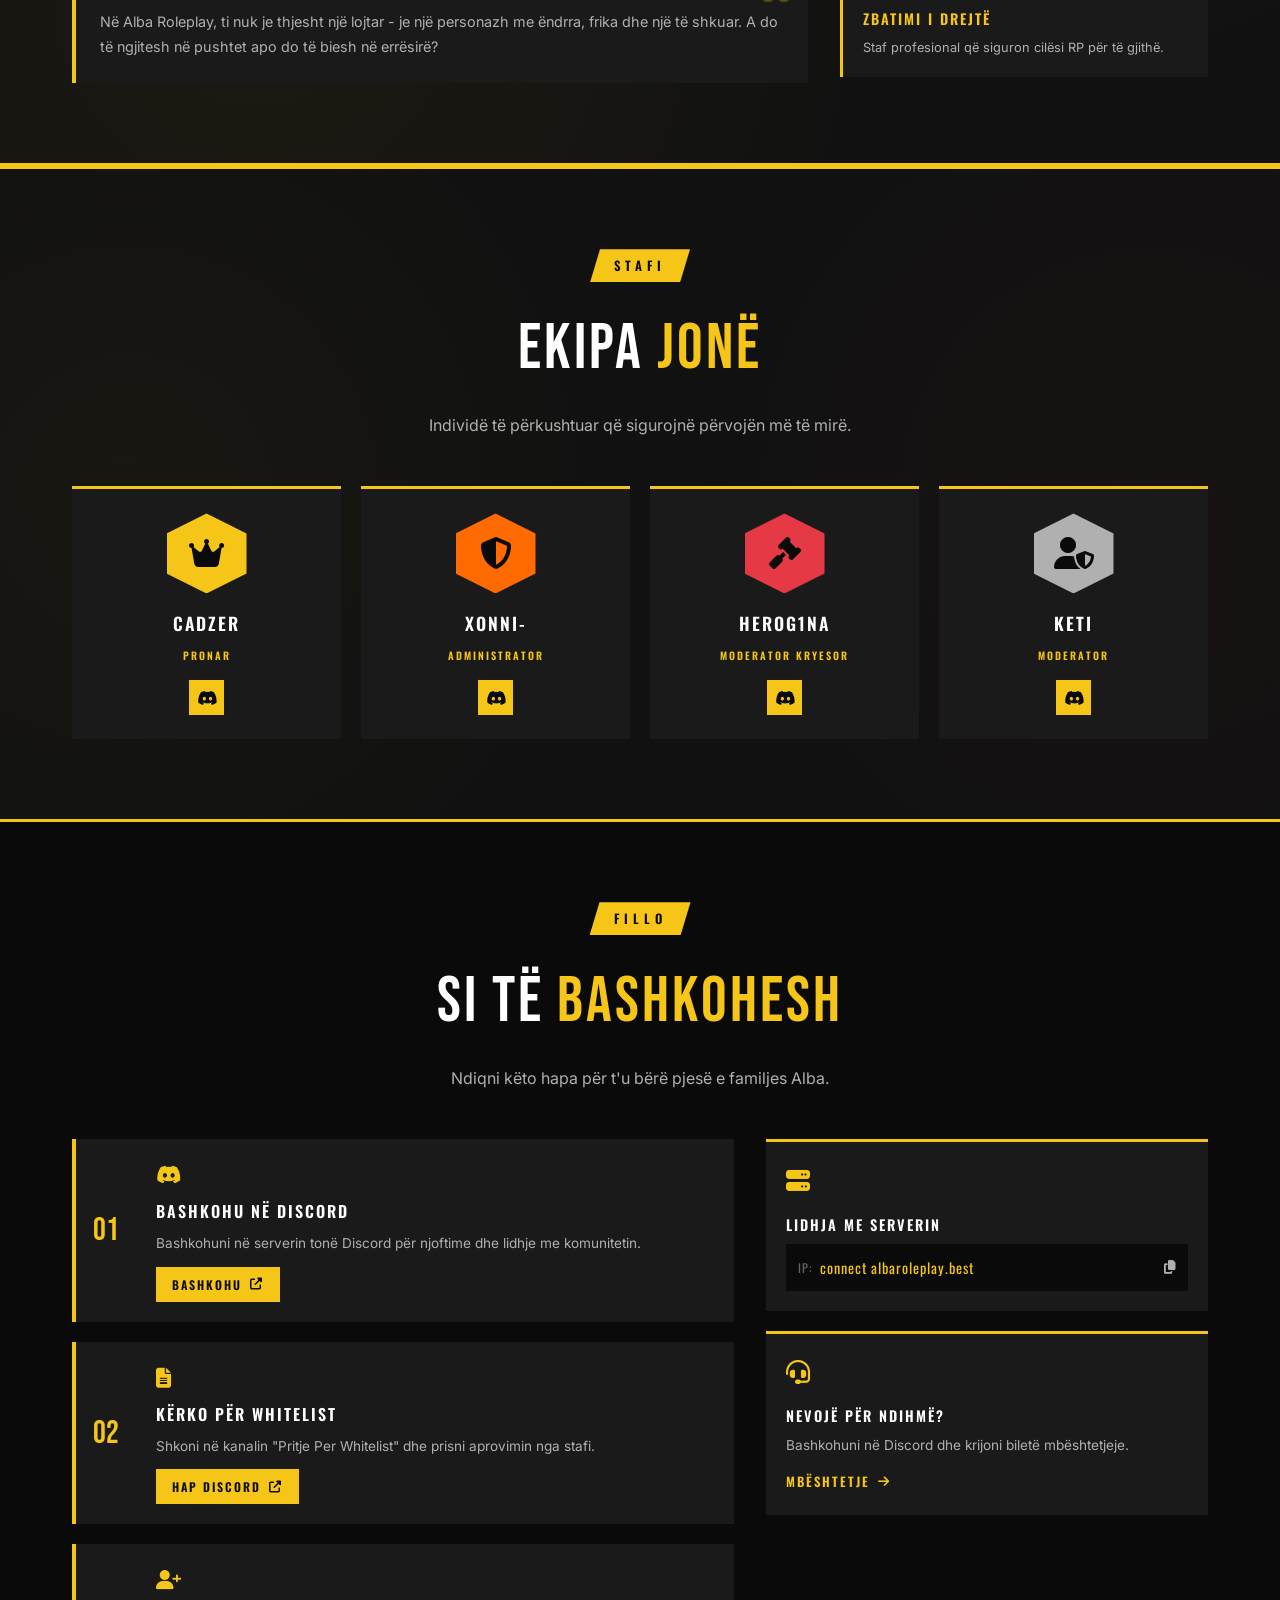
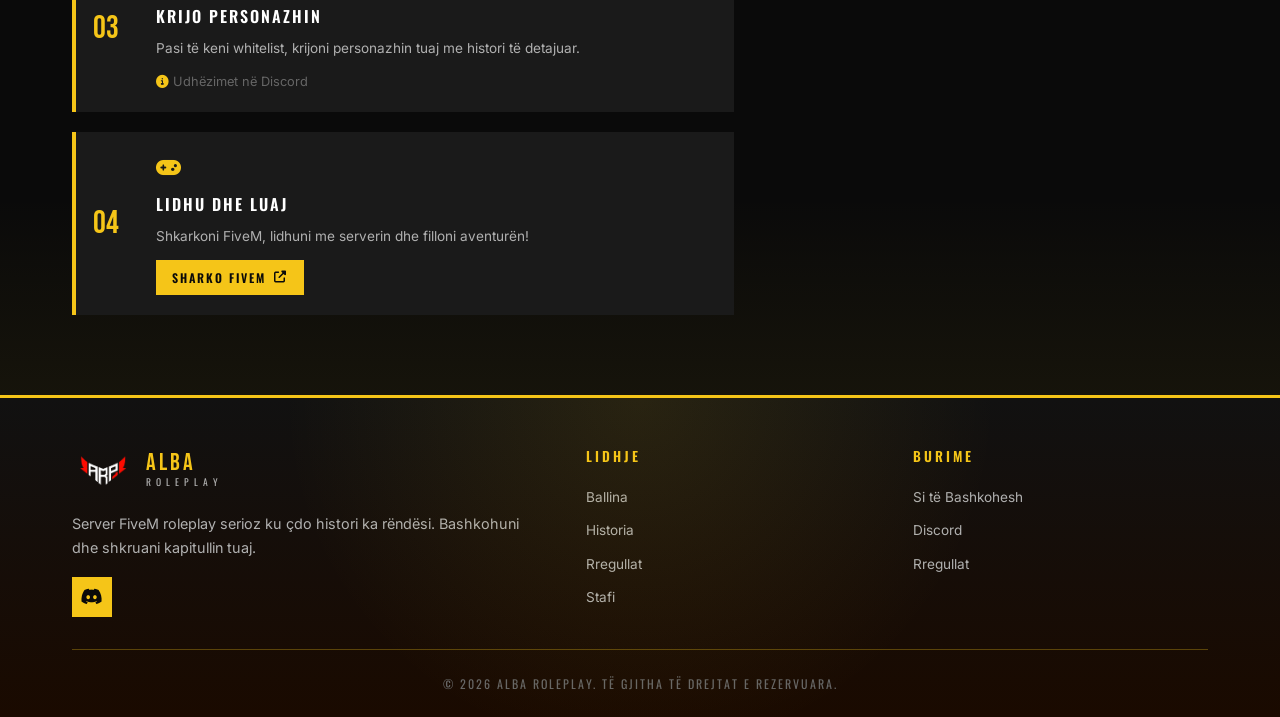
==== commit dd0d9ccf: "Update index.html" ====
--- a/index.html
+++ b/index.html
@@ -322,7 +322,7 @@
                         <h4>LIDHJA ME SERVERIN</h4>
                         <div class="server-ip">
                             <span class="ip-label">IP:</span>
-                            <span class="ip-address">albaroleplay.best</span>
+                            <span class="ip-address">connect albaroleplay.best</span>
                             <button class="copy-btn" onclick="copyIP()">
                                 <i class="fas fa-copy"></i>
                             </button>
@@ -387,7 +387,7 @@
             
             <div class="footer-bottom">
                 <div class="copyright">
-                    <p>&copy; 2024 ALBA ROLEPLAY. TË GJITHA TË DREJTAT E REZERVUARA.</p>
+                    <p>&copy; 2026 ALBA ROLEPLAY. TË GJITHA TË DREJTAT E REZERVUARA.</p>
                 </div>
             </div>
         </div>
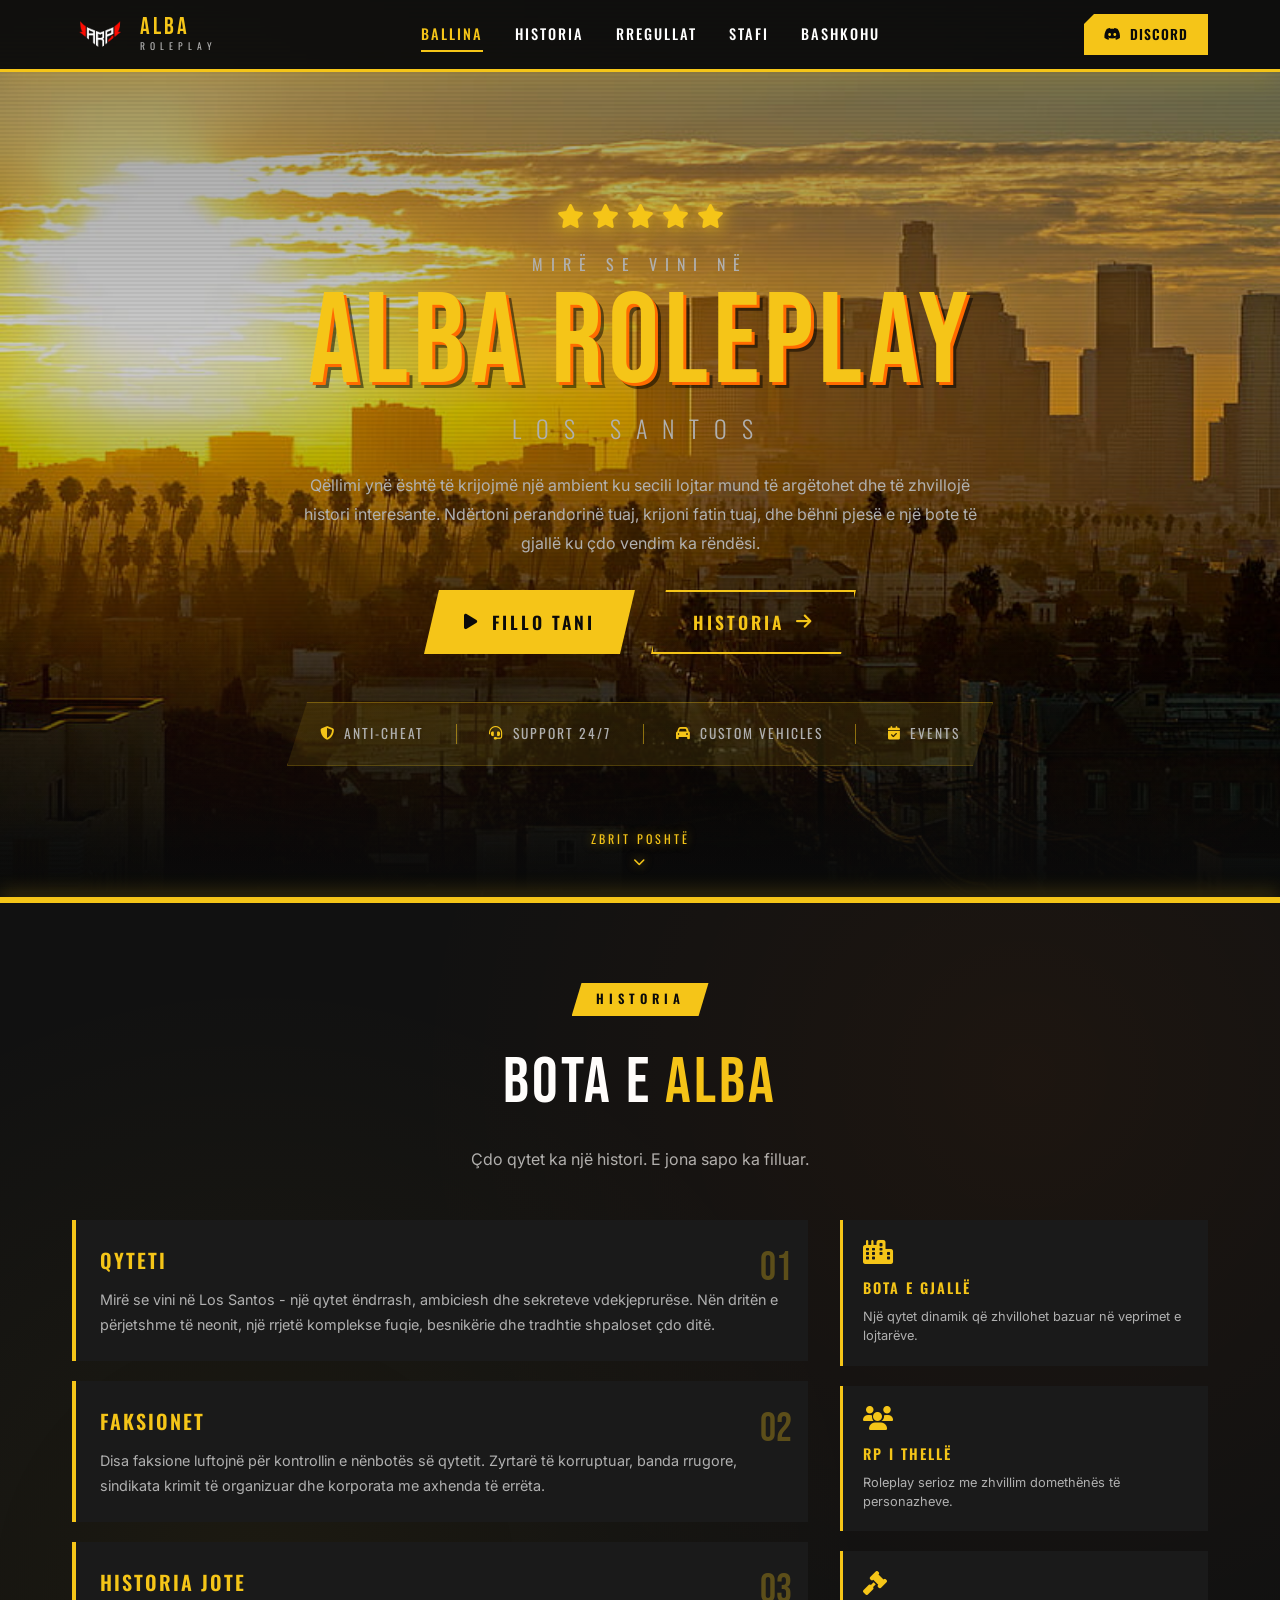
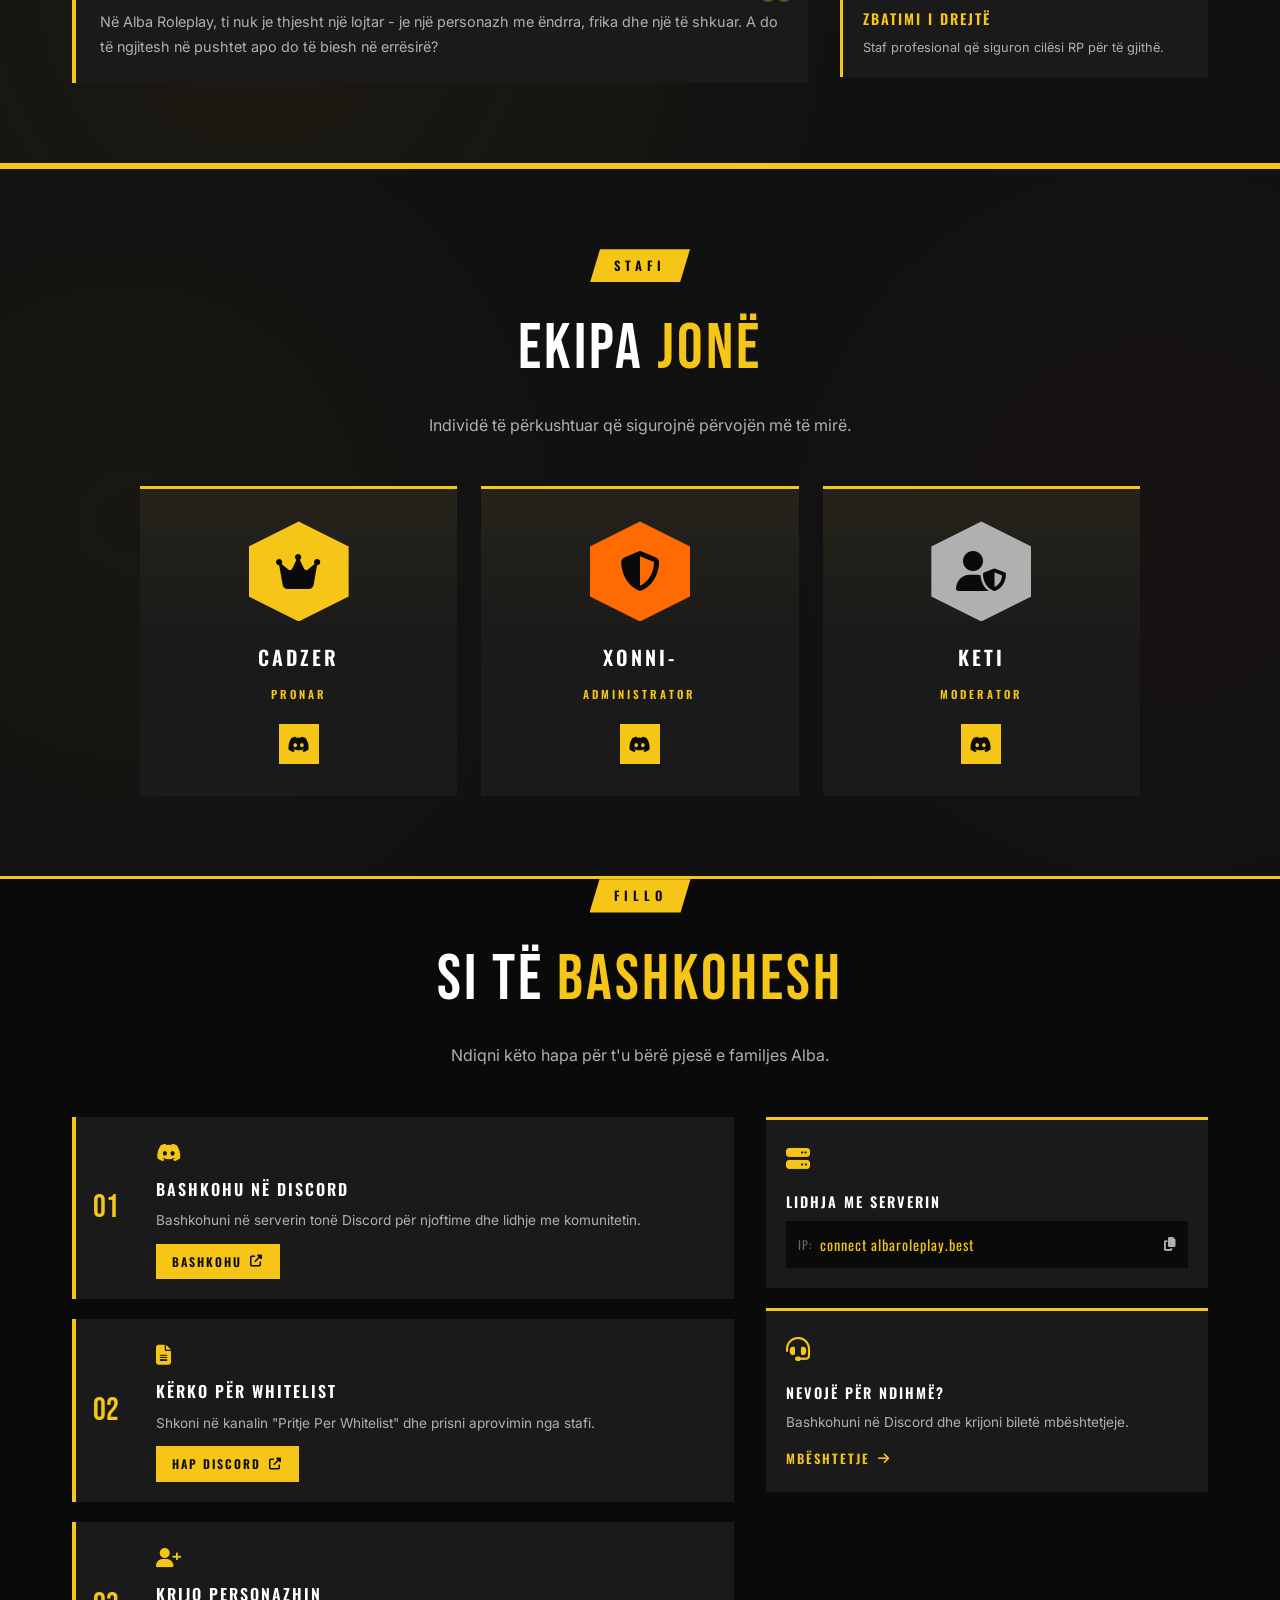
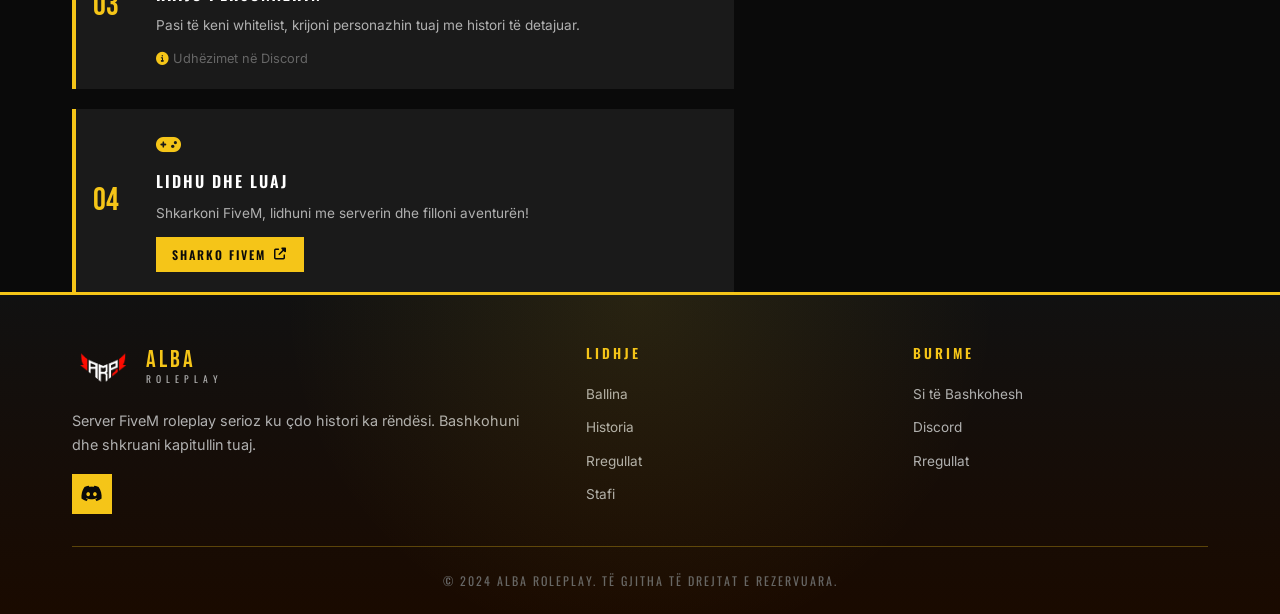
==== commit 1cece8ed: "web2" ====
--- a/index.html
+++ b/index.html
@@ -215,21 +215,6 @@
                 
                 <div class="staff-card">
                     <div class="staff-avatar">
-                        <div class="avatar-placeholder leadmod">
-                            <i class="fas fa-gavel"></i>
-                        </div>
-                    </div>
-                    <div class="staff-info">
-                        <h4 class="staff-name">HEROG1NA</h4>
-                        <span class="staff-role">MODERATOR KRYESOR</span>
-                        <div class="staff-social">
-                            <a href="https://discord.gg/J8QrHfTSxB" class="social-link" target="_blank"><i class="fab fa-discord"></i></a>
-                        </div>
-                    </div>
-                </div>
-                
-                <div class="staff-card">
-                    <div class="staff-avatar">
                         <div class="avatar-placeholder mod">
                             <i class="fas fa-user-shield"></i>
                         </div>
@@ -387,7 +372,7 @@
             
             <div class="footer-bottom">
                 <div class="copyright">
-                    <p>&copy; 2026 ALBA ROLEPLAY. TË GJITHA TË DREJTAT E REZERVUARA.</p>
+                    <p>&copy; 2024 ALBA ROLEPLAY. TË GJITHA TË DREJTAT E REZERVUARA.</p>
                 </div>
             </div>
         </div>
@@ -395,4 +380,4 @@
 
     <script src="script.js"></script>
 </body>
-</html>
+</html>
--- a/styles.css
+++ b/styles.css
@@ -10,7 +10,7 @@
     --gta-yellow: #f5c518;
     --gta-orange: #ff6b00;
     --gta-red: #e63946;
-    --gta-blue: #1d3557;
+    --gta-blue: #00d4ff;
     --gta-green: #2d6a4f;
     --gta-purple: #7b2d8b;
     
@@ -776,27 +776,45 @@
 
 .staff-grid {
     display: grid;
-    grid-template-columns: repeat(4, 1fr);
-    gap: 1.25rem;
+    grid-template-columns: repeat(3, 1fr);
+    gap: 1.5rem;
+    max-width: 1000px;
+    margin: 0 auto;
 }
 
 .staff-card {
     background: var(--bg-card);
     text-align: center;
-    padding: 1.5rem;
+    padding: 2rem 1.5rem;
     border-top: 3px solid var(--gta-yellow);
     transition: var(--transition-normal);
+    position: relative;
+    overflow: hidden;
+}
+
+.staff-card::before {
+    content: '';
+    position: absolute;
+    top: 0;
+    left: 0;
+    width: 100%;
+    height: 100%;
+    background: linear-gradient(180deg, rgba(245, 197, 24, 0.05) 0%, transparent 50%);
+    pointer-events: none;
 }
 
 .staff-card:hover {
     background: var(--bg-card-hover);
     transform: translateY(-5px);
+    box-shadow: 0 10px 30px rgba(245, 197, 24, 0.1);
 }
 
 .staff-avatar {
-    width: 80px;
-    height: 80px;
-    margin: 0 auto 1rem;
+    width: 100px;
+    height: 100px;
+    margin: 0 auto 1.25rem;
+    position: relative;
+    z-index: 1;
 }
 
 .avatar-placeholder {
@@ -805,42 +823,52 @@
     display: flex;
     align-items: center;
     justify-content: center;
-    font-size: 2rem;
+    font-size: 2.5rem;
     color: var(--bg-dark);
     clip-path: polygon(50% 0%, 100% 25%, 100% 75%, 50% 100%, 0% 75%, 0% 25%);
+    transition: var(--transition-normal);
+}
+
+.staff-card:hover .avatar-placeholder {
+    transform: scale(1.05);
 }
 
 .avatar-placeholder.owner { background: var(--gta-yellow); }
 .avatar-placeholder.admin { background: var(--gta-orange); }
-.avatar-placeholder.leadmod { background: var(--gta-red); }
 .avatar-placeholder.mod { background: var(--text-secondary); }
 
 .staff-name {
     font-family: var(--font-heading);
-    font-size: 1.1rem;
-    font-weight: 600;
-    letter-spacing: 2px;
-    margin-bottom: 0.25rem;
+    font-size: 1.25rem;
+    font-weight: 600;
+    letter-spacing: 3px;
+    margin-bottom: 0.5rem;
+    position: relative;
+    z-index: 1;
 }
 
 .staff-role {
     display: inline-block;
     font-family: var(--font-heading);
-    font-size: 0.65rem;
-    font-weight: 600;
-    letter-spacing: 2px;
-    color: var(--gta-yellow);
-    margin-bottom: 1rem;
+    font-size: 0.7rem;
+    font-weight: 600;
+    letter-spacing: 3px;
+    color: var(--gta-yellow);
+    margin-bottom: 1.25rem;
+    position: relative;
+    z-index: 1;
 }
 
 .staff-social {
     display: flex;
     justify-content: center;
+    position: relative;
+    z-index: 1;
 }
 
 .social-link {
-    width: 35px;
-    height: 35px;
+    width: 40px;
+    height: 40px;
     display: flex;
     align-items: center;
     justify-content: center;
@@ -848,9 +876,13 @@
     color: var(--bg-dark);
     text-decoration: none;
     transition: var(--transition-fast);
+    font-size: 1.1rem;
 }
 
 .social-link:hover {
+    background: var(--gta-orange);
+    transform: scale(1.1);
+}
     background: var(--gta-orange);
     transform: scale(1.1);
 }
@@ -1431,6 +1463,11 @@
     letter-spacing: 1px;
 }
 
+.blue-text {
+    color: var(--gta-blue);
+    font-weight: 600;
+}
+
 /* Rule Sublist */
 .rule-sublist {
     list-style: none;
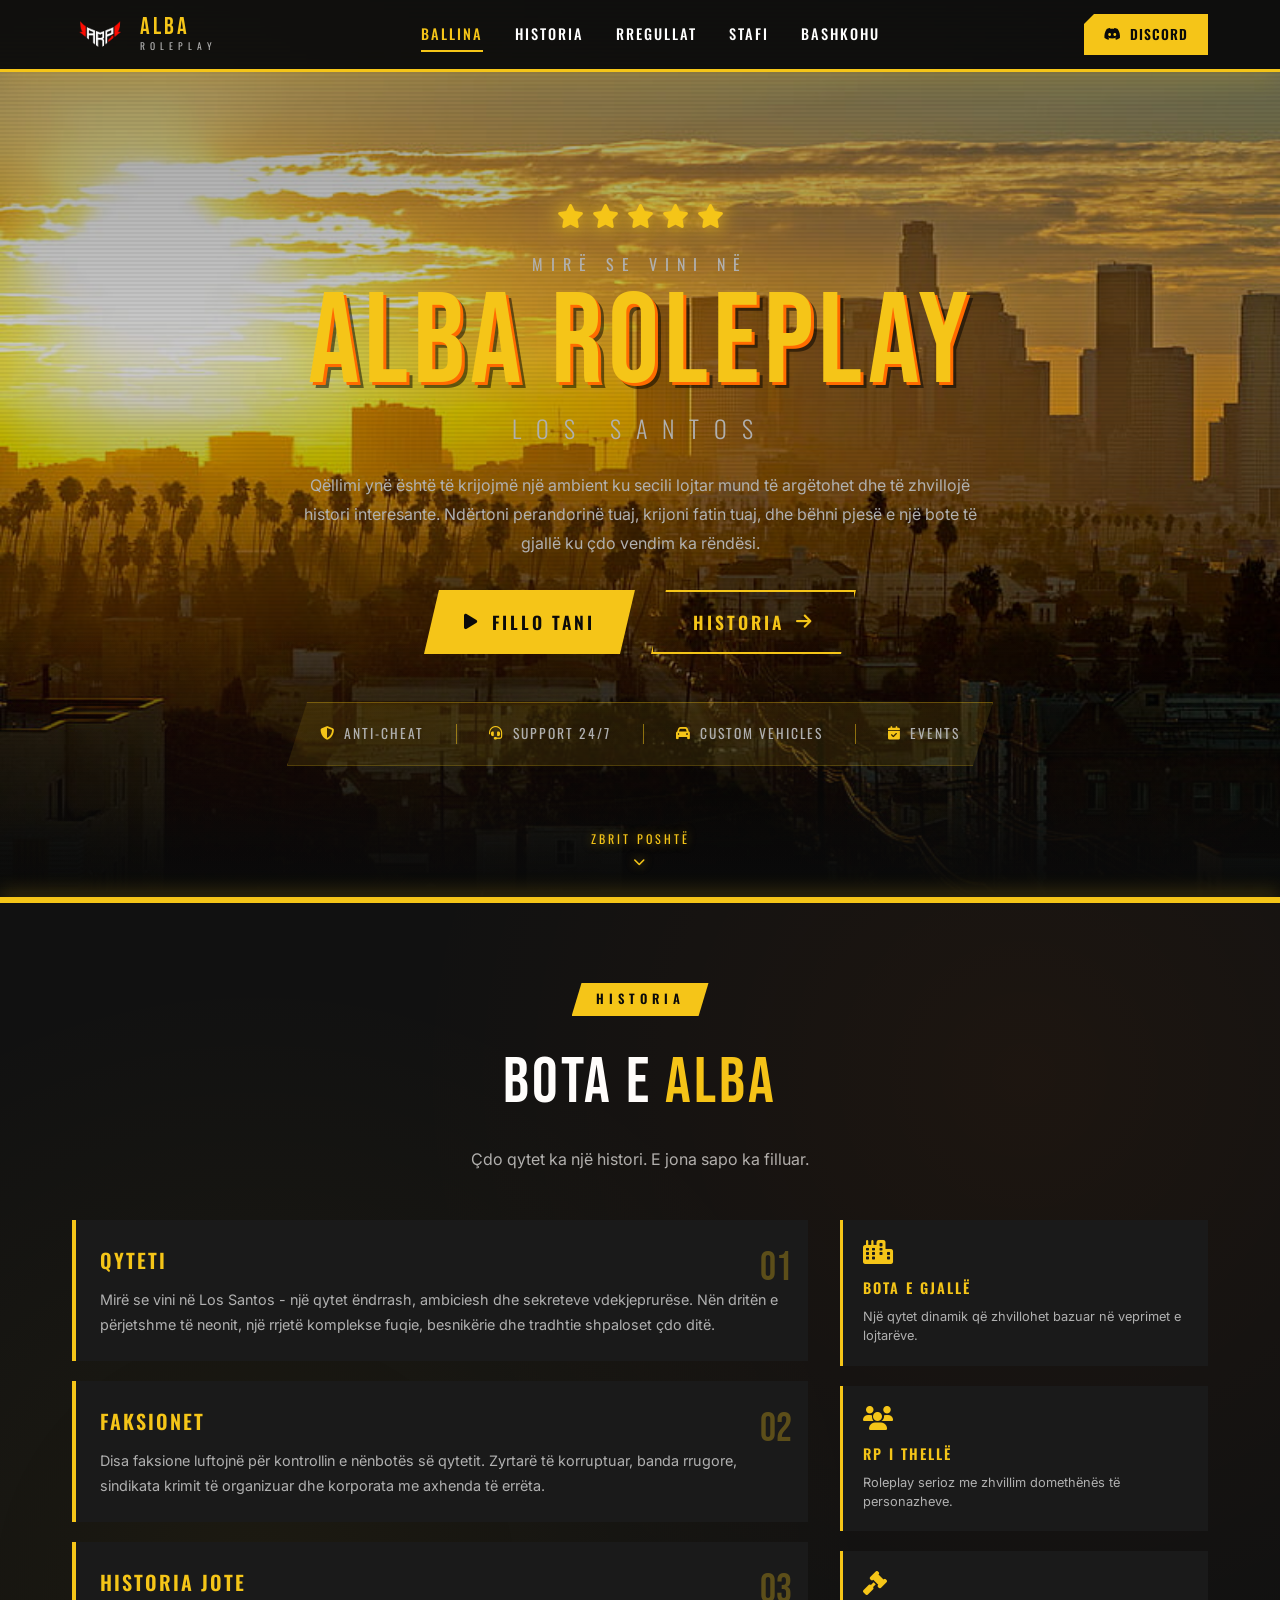
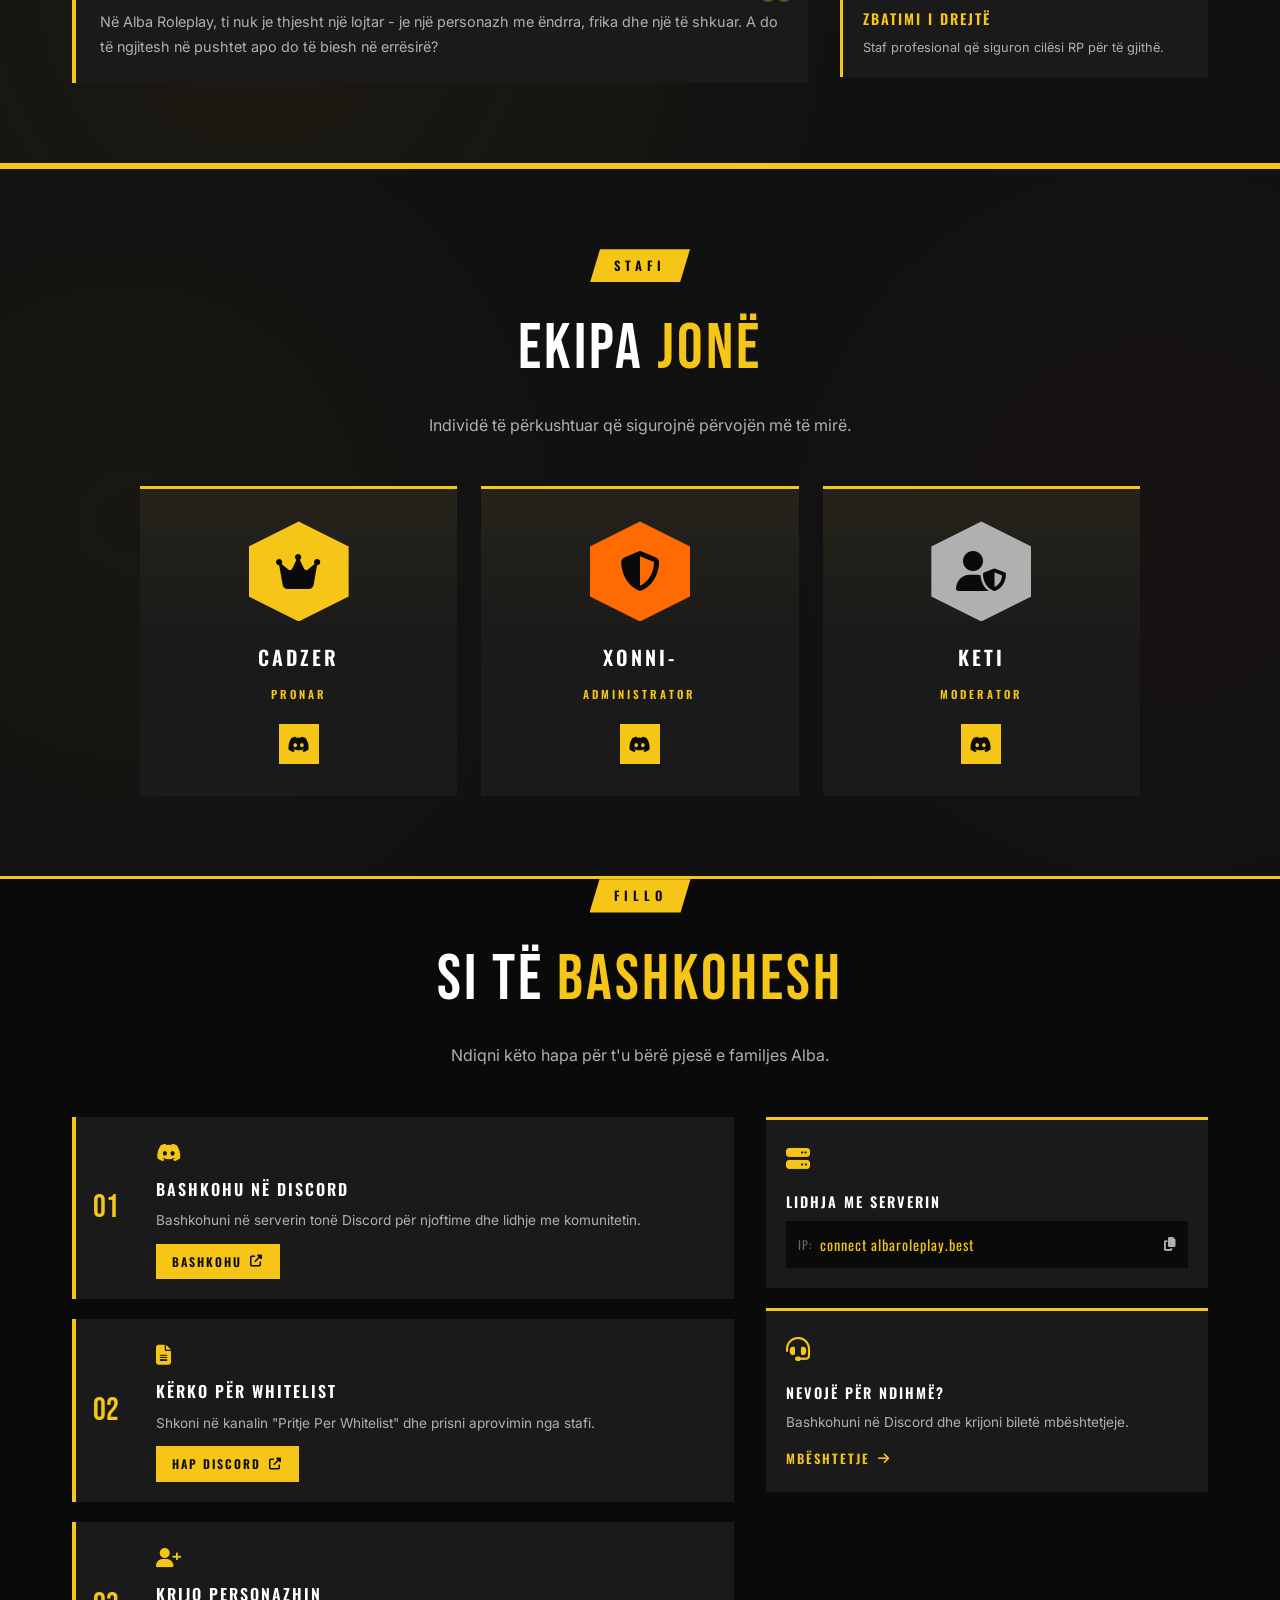
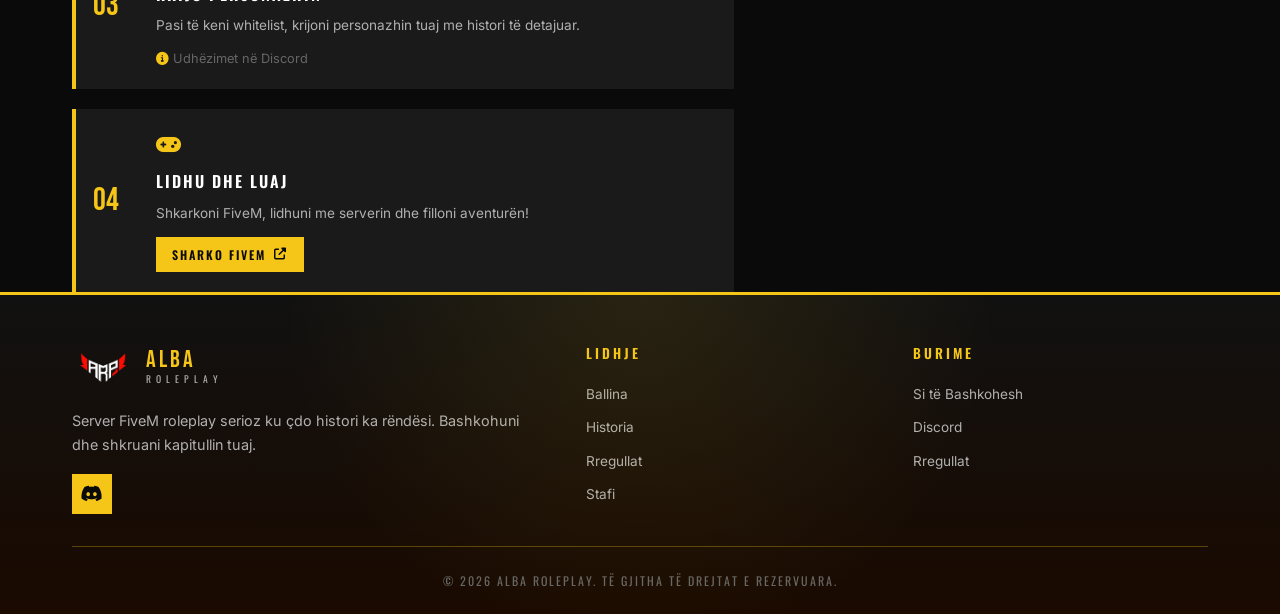
==== commit 78e35d1c: "Merge branch 'main' of https://github.com/cadzer/AlbaRoleplayWebsite" ====
--- a/index.html
+++ b/index.html
@@ -372,7 +372,7 @@
             
             <div class="footer-bottom">
                 <div class="copyright">
-                    <p>&copy; 2024 ALBA ROLEPLAY. TË GJITHA TË DREJTAT E REZERVUARA.</p>
+                    <p>&copy; 2026 ALBA ROLEPLAY. TË GJITHA TË DREJTAT E REZERVUARA.</p>
                 </div>
             </div>
         </div>
@@ -380,4 +380,4 @@
 
     <script src="script.js"></script>
 </body>
-</html>+</html>
